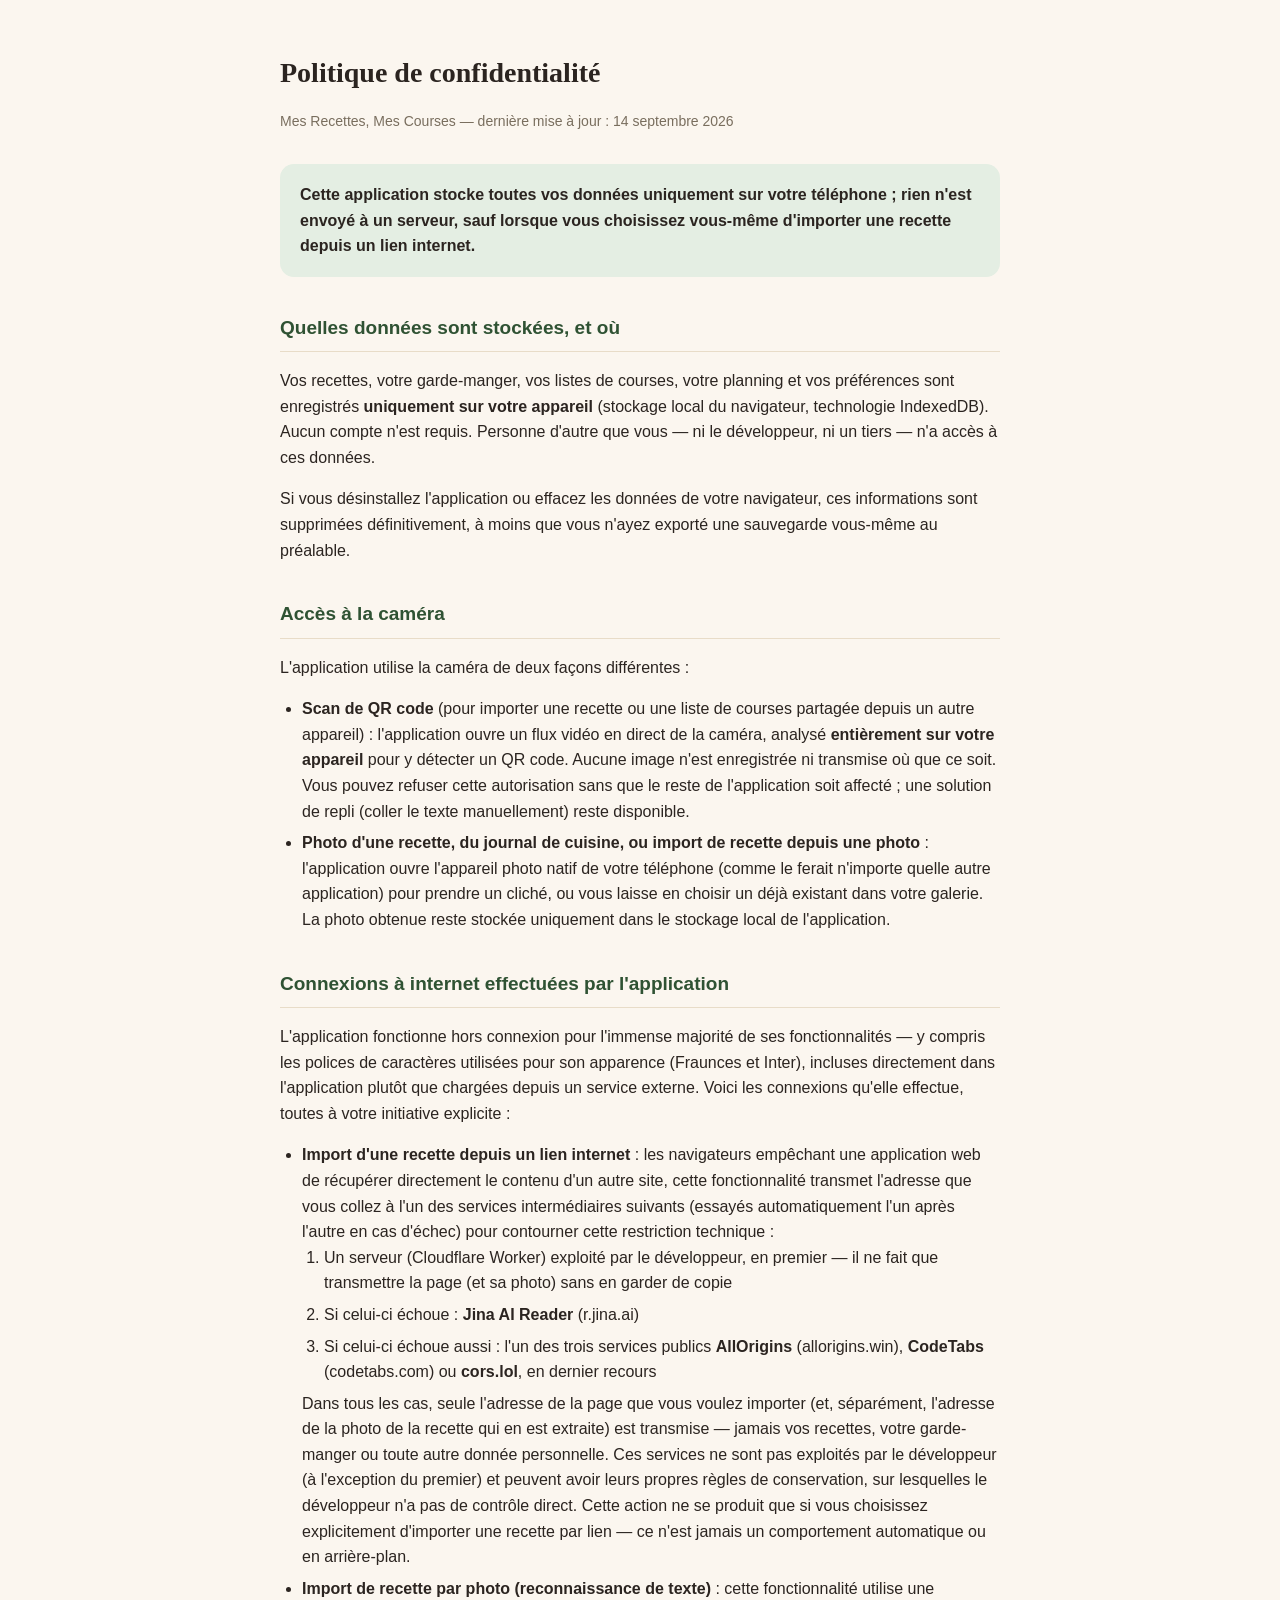
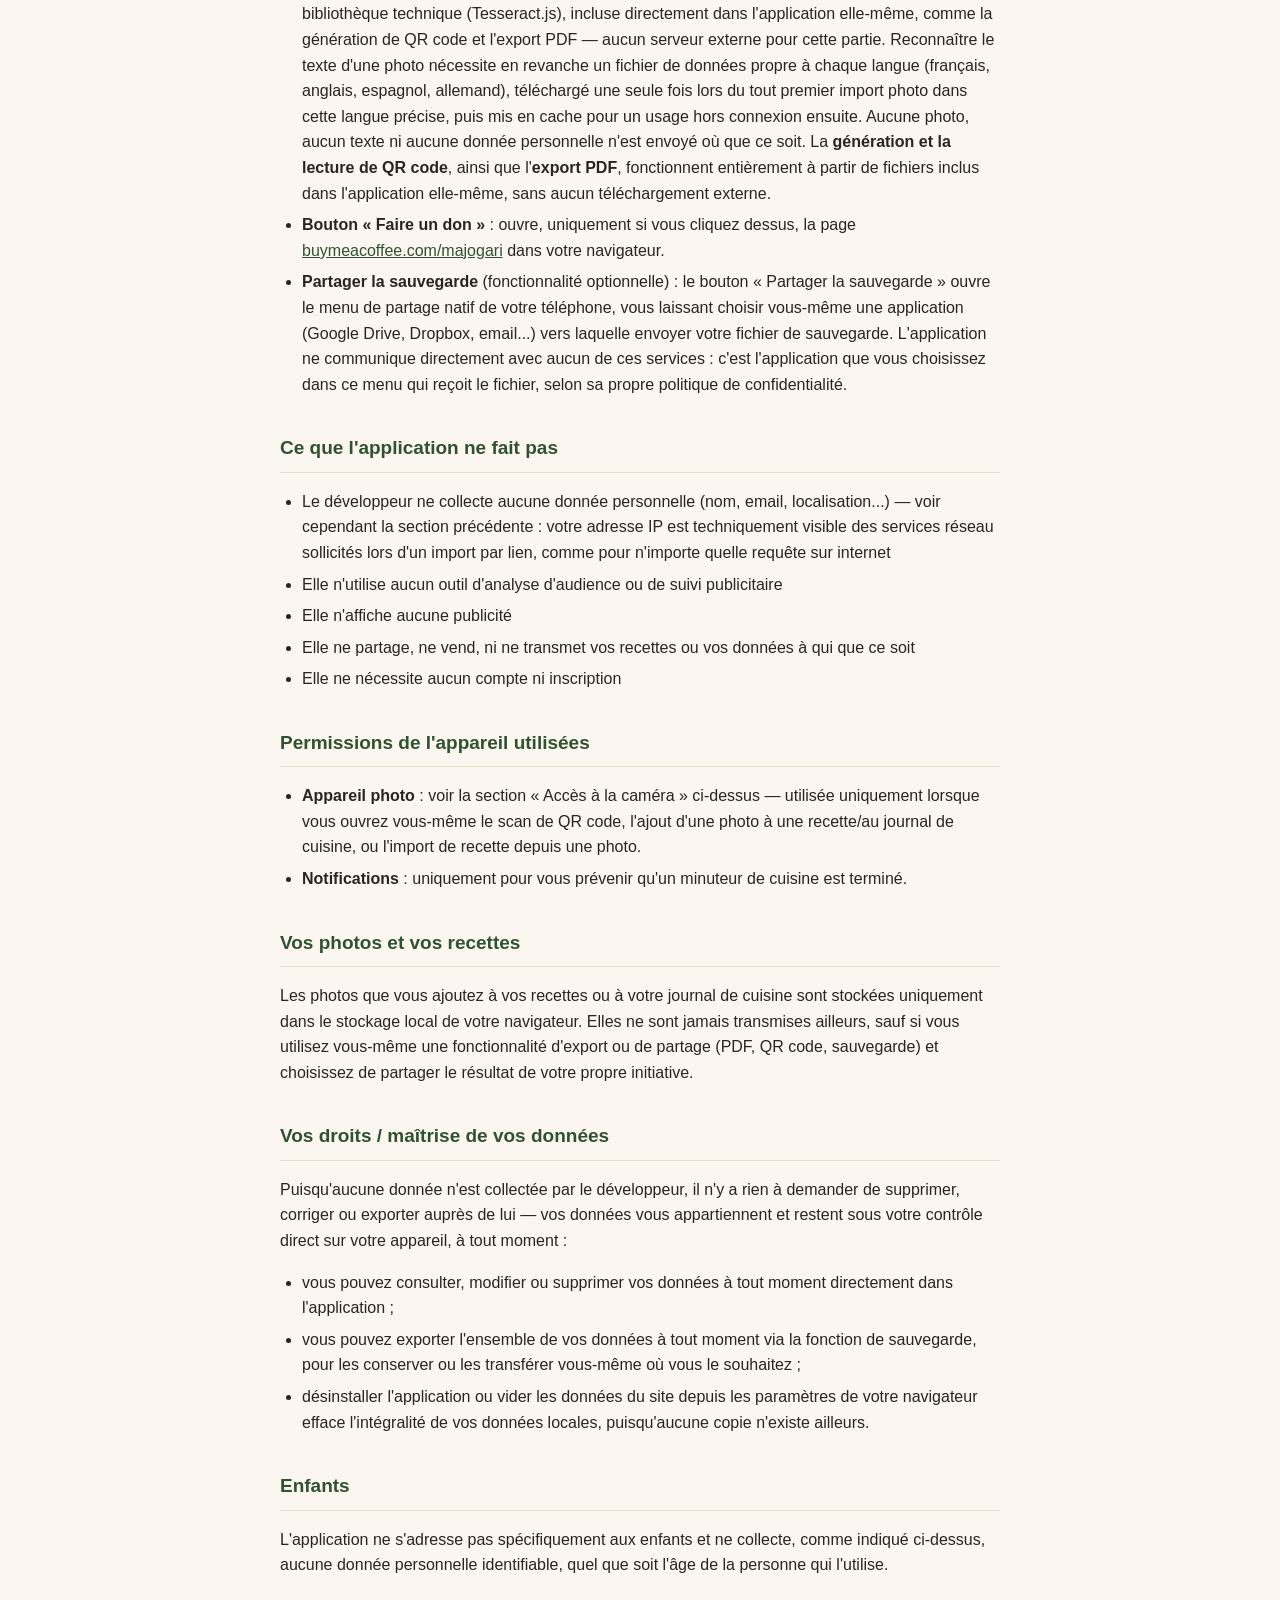
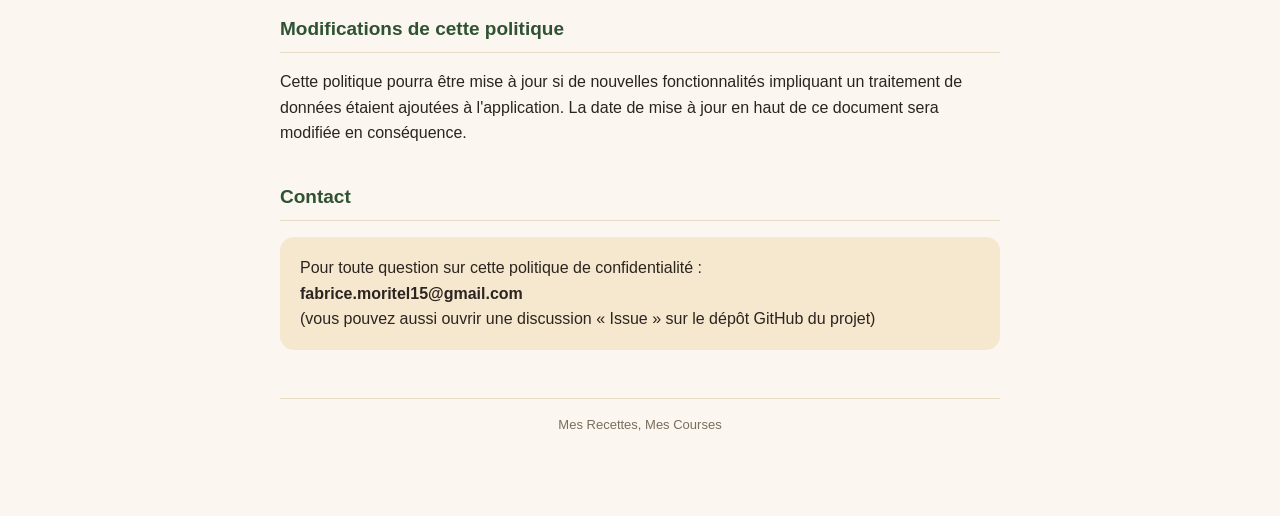
==== confidentialite.html @ a3885949 "v214 — auto-hébergement des polices Fraunces/Inter Supprime la dernière dépendance réseau externe de" ====
<!DOCTYPE html>
<html lang="fr">
<head>
<meta charset="UTF-8">
<meta name="viewport" content="width=device-width, initial-scale=1.0">
<title>Politique de confidentialité — Mes Recettes, Mes Courses</title>
<style>
  body {
    background: #FBF6EF;
    color: #2B2420;
    font-family: -apple-system, BlinkMacSystemFont, "Segoe UI", Inter, Arial, sans-serif;
    max-width: 720px;
    margin: 0 auto;
    padding: 32px 20px 80px;
    line-height: 1.6;
  }
  h1 {
    font-family: Georgia, "Times New Roman", serif;
    color: #2B2420;
    font-size: 28px;
    margin-bottom: 4px;
  }
  .updated {
    color: #796E5E;
    font-size: 14px;
    margin-bottom: 32px;
  }
  h2 {
    color: #2F5233;
    font-size: 19px;
    margin-top: 36px;
    border-bottom: 1px solid #E8DCC8;
    padding-bottom: 8px;
  }
  .summary {
    background: #E4EEE3;
    border-radius: 14px;
    padding: 18px 20px;
    font-weight: 600;
    margin-bottom: 8px;
  }
  ul, ol { padding-left: 22px; }
  li { margin-bottom: 6px; }
  a { color: #2F5233; }
  .contact-box {
    background: #F6E8CE;
    border-radius: 14px;
    padding: 18px 20px;
    margin-top: 8px;
  }
  footer {
    margin-top: 48px;
    padding-top: 16px;
    border-top: 1px solid #E8DCC8;
    color: #796E5E;
    font-size: 13px;
    text-align: center;
  }
</style>
</head>
<body>

<h1>Politique de confidentialité</h1>
<p class="updated">Mes Recettes, Mes Courses — dernière mise à jour : 14 septembre 2026</p>

<p class="summary">
  Cette application stocke toutes vos données uniquement sur votre téléphone ;
  rien n'est envoyé à un serveur, sauf lorsque vous choisissez vous-même
  d'importer une recette depuis un lien internet.
</p>

<h2>Quelles données sont stockées, et où</h2>
<p>
  Vos recettes, votre garde-manger, vos listes de courses, votre planning et
  vos préférences sont enregistrés <strong>uniquement sur votre appareil</strong>
  (stockage local du navigateur, technologie IndexedDB). Aucun compte n'est requis.
  Personne d'autre que vous — ni le développeur, ni un tiers — n'a accès à ces données.
</p>
<p>
  Si vous désinstallez l'application ou effacez les données de votre
  navigateur, ces informations sont supprimées définitivement, à moins que
  vous n'ayez exporté une sauvegarde vous-même au préalable.
</p>

<h2>Accès à la caméra</h2>
<p>L'application utilise la caméra de deux façons différentes :</p>
<ul>
  <li><strong>Scan de QR code</strong> (pour importer une recette ou une liste de courses partagée depuis un autre appareil) : l'application ouvre un flux vidéo en direct de la caméra, analysé <strong>entièrement sur votre appareil</strong> pour y détecter un QR code. Aucune image n'est enregistrée ni transmise où que ce soit. Vous pouvez refuser cette autorisation sans que le reste de l'application soit affecté ; une solution de repli (coller le texte manuellement) reste disponible.</li>
  <li><strong>Photo d'une recette, du journal de cuisine, ou import de recette depuis une photo</strong> : l'application ouvre l'appareil photo natif de votre téléphone (comme le ferait n'importe quelle autre application) pour prendre un cliché, ou vous laisse en choisir un déjà existant dans votre galerie. La photo obtenue reste stockée uniquement dans le stockage local de l'application.</li>
</ul>

<h2>Connexions à internet effectuées par l'application</h2>
<p>
  L'application fonctionne hors connexion pour l'immense majorité de ses
  fonctionnalités — y compris les polices de caractères utilisées pour son
  apparence (Fraunces et Inter), incluses directement dans l'application
  plutôt que chargées depuis un service externe. Voici les connexions
  qu'elle effectue, toutes à votre initiative explicite :
</p>
<ul>
  <li>
    <strong>Import d'une recette depuis un lien internet</strong> : les
    navigateurs empêchant une application web de récupérer directement le
    contenu d'un autre site, cette fonctionnalité transmet l'adresse que vous
    collez à l'un des services intermédiaires suivants (essayés automatiquement
    l'un après l'autre en cas d'échec) pour contourner cette restriction technique :
    <ol>
      <li>Un serveur (Cloudflare Worker) exploité par le développeur, en premier — il ne fait que transmettre la page (et sa photo) sans en garder de copie</li>
      <li>Si celui-ci échoue : <strong>Jina AI Reader</strong> (r.jina.ai)</li>
      <li>Si celui-ci échoue aussi : l'un des trois services publics <strong>AllOrigins</strong> (allorigins.win), <strong>CodeTabs</strong> (codetabs.com) ou <strong>cors.lol</strong>, en dernier recours</li>
    </ol>
    Dans tous les cas, seule l'adresse de la page que vous voulez importer (et,
    séparément, l'adresse de la photo de la recette qui en est extraite) est
    transmise — jamais vos recettes, votre garde-manger ou toute autre donnée
    personnelle. Ces services ne sont pas exploités par le développeur (à
    l'exception du premier) et peuvent avoir leurs propres règles de
    conservation, sur lesquelles le développeur n'a pas de contrôle direct.
    Cette action ne se produit que si vous choisissez explicitement d'importer
    une recette par lien — ce n'est jamais un comportement automatique ou en
    arrière-plan.
  </li>
  <li>
    <strong>Import de recette par photo (reconnaissance de texte)</strong> :
    cette fonctionnalité utilise une bibliothèque technique (Tesseract.js),
    incluse directement dans l'application elle-même, comme la génération de
    QR code et l'export PDF — aucun serveur externe pour cette partie.
    Reconnaître le texte d'une photo nécessite en revanche un fichier de
    données propre à chaque langue (français, anglais, espagnol, allemand),
    téléchargé une seule fois lors du tout premier import photo dans cette
    langue précise, puis mis en cache pour un usage hors connexion ensuite.
    Aucune photo, aucun texte ni aucune donnée personnelle n'est envoyé où que
    ce soit. La <strong>génération et la lecture de QR code</strong>, ainsi que
    l'<strong>export PDF</strong>, fonctionnent entièrement à partir de fichiers
    inclus dans l'application elle-même, sans aucun téléchargement externe.
  </li>
  <li><strong>Bouton « Faire un don »</strong> : ouvre, uniquement si vous cliquez dessus, la page <a href="https://buymeacoffee.com/majogari" target="_blank" rel="noopener">buymeacoffee.com/majogari</a> dans votre navigateur.</li>
  <li><strong>Partager la sauvegarde</strong> (fonctionnalité optionnelle) : le bouton « Partager la sauvegarde » ouvre le menu de partage natif de votre téléphone, vous laissant choisir vous-même une application (Google Drive, Dropbox, email...) vers laquelle envoyer votre fichier de sauvegarde. L'application ne communique directement avec aucun de ces services : c'est l'application que vous choisissez dans ce menu qui reçoit le fichier, selon sa propre politique de confidentialité.</li>
</ul>

<h2>Ce que l'application ne fait pas</h2>
<ul>
  <li>Le développeur ne collecte aucune donnée personnelle (nom, email, localisation...) — voir cependant la section précédente : votre adresse IP est techniquement visible des services réseau sollicités lors d'un import par lien, comme pour n'importe quelle requête sur internet</li>
  <li>Elle n'utilise aucun outil d'analyse d'audience ou de suivi publicitaire</li>
  <li>Elle n'affiche aucune publicité</li>
  <li>Elle ne partage, ne vend, ni ne transmet vos recettes ou vos données à qui que ce soit</li>
  <li>Elle ne nécessite aucun compte ni inscription</li>
</ul>

<h2>Permissions de l'appareil utilisées</h2>
<ul>
  <li><strong>Appareil photo</strong> : voir la section « Accès à la caméra » ci-dessus — utilisée uniquement lorsque vous ouvrez vous-même le scan de QR code, l'ajout d'une photo à une recette/au journal de cuisine, ou l'import de recette depuis une photo.</li>
  <li><strong>Notifications</strong> : uniquement pour vous prévenir qu'un minuteur de cuisine est terminé.</li>
</ul>

<h2>Vos photos et vos recettes</h2>
<p>
  Les photos que vous ajoutez à vos recettes ou à votre journal de cuisine
  sont stockées uniquement dans le stockage local de votre navigateur. Elles
  ne sont jamais transmises ailleurs, sauf si vous utilisez vous-même une
  fonctionnalité d'export ou de partage (PDF, QR code, sauvegarde) et
  choisissez de partager le résultat de votre propre initiative.
</p>

<h2>Vos droits / maîtrise de vos données</h2>
<p>
  Puisqu'aucune donnée n'est collectée par le développeur, il n'y a rien à
  demander de supprimer, corriger ou exporter auprès de lui — vos données
  vous appartiennent et restent sous votre contrôle direct sur votre
  appareil, à tout moment :
</p>
<ul>
  <li>vous pouvez consulter, modifier ou supprimer vos données à tout moment directement dans l'application ;</li>
  <li>vous pouvez exporter l'ensemble de vos données à tout moment via la fonction de sauvegarde, pour les conserver ou les transférer vous-même où vous le souhaitez ;</li>
  <li>désinstaller l'application ou vider les données du site depuis les paramètres de votre navigateur efface l'intégralité de vos données locales, puisqu'aucune copie n'existe ailleurs.</li>
</ul>

<h2>Enfants</h2>
<p>
  L'application ne s'adresse pas spécifiquement aux enfants et ne collecte,
  comme indiqué ci-dessus, aucune donnée personnelle identifiable, quel que
  soit l'âge de la personne qui l'utilise.
</p>

<h2>Modifications de cette politique</h2>
<p>
  Cette politique pourra être mise à jour si de nouvelles fonctionnalités
  impliquant un traitement de données étaient ajoutées à l'application. La
  date de mise à jour en haut de ce document sera modifiée en conséquence.
</p>

<h2>Contact</h2>
<div class="contact-box">
  Pour toute question sur cette politique de confidentialité :<br>
  <strong>fabrice.moritel15@gmail.com</strong><br>
  (vous pouvez aussi ouvrir une discussion « Issue » sur le dépôt GitHub du projet)
</div>

<footer>
  Mes Recettes, Mes Courses
</footer>

</body>
</html>
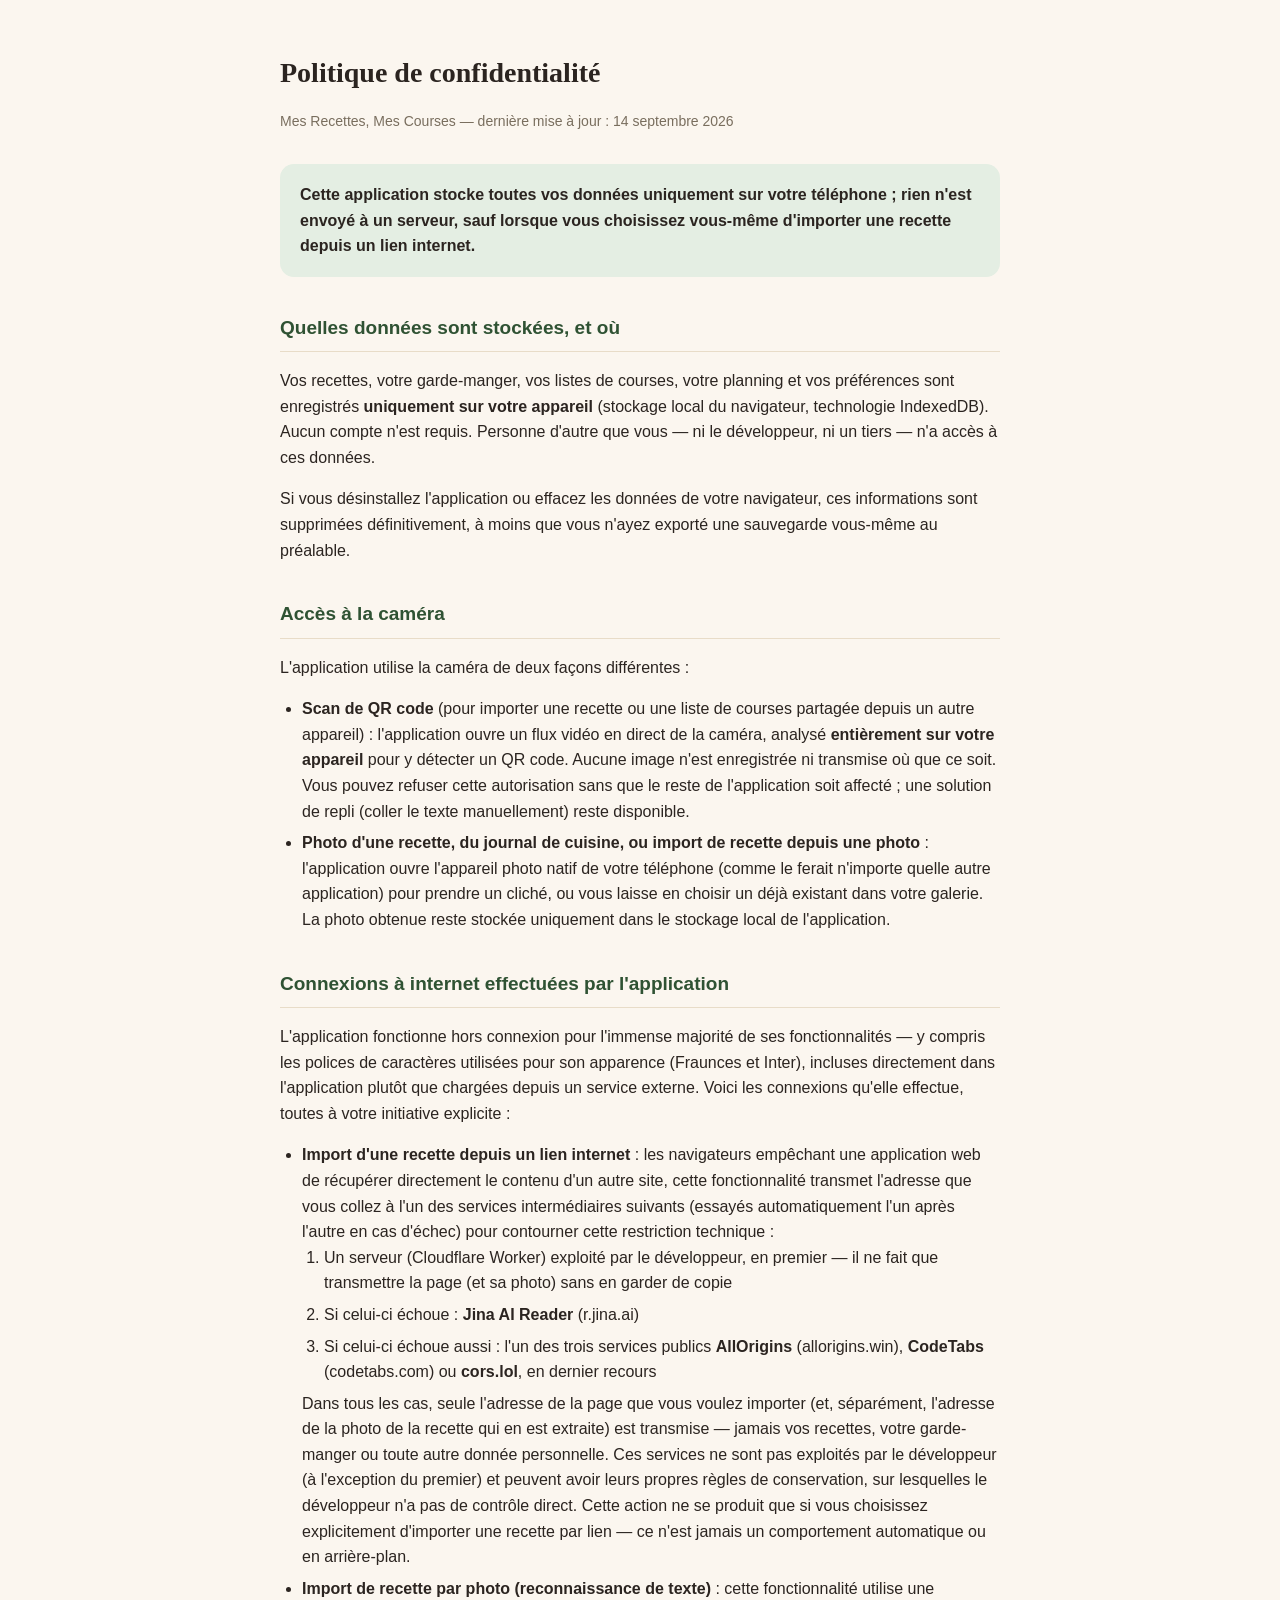
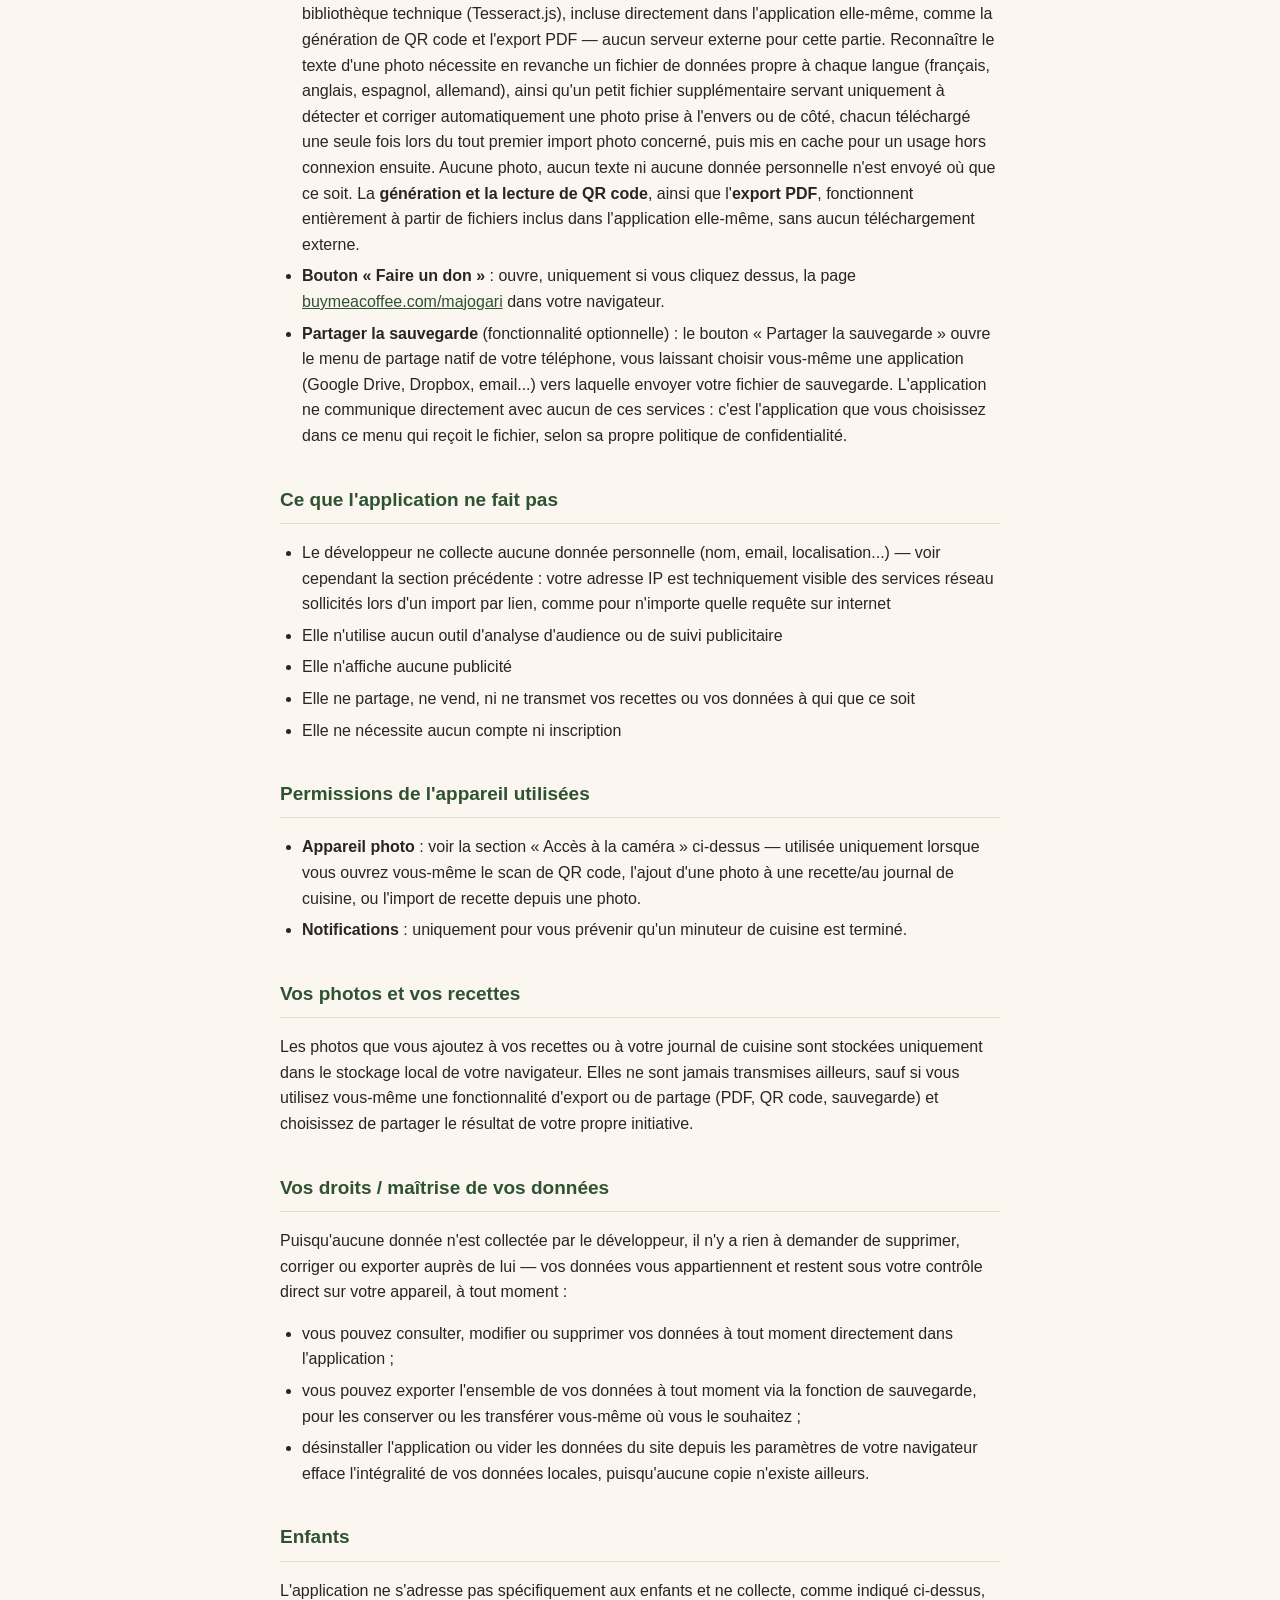
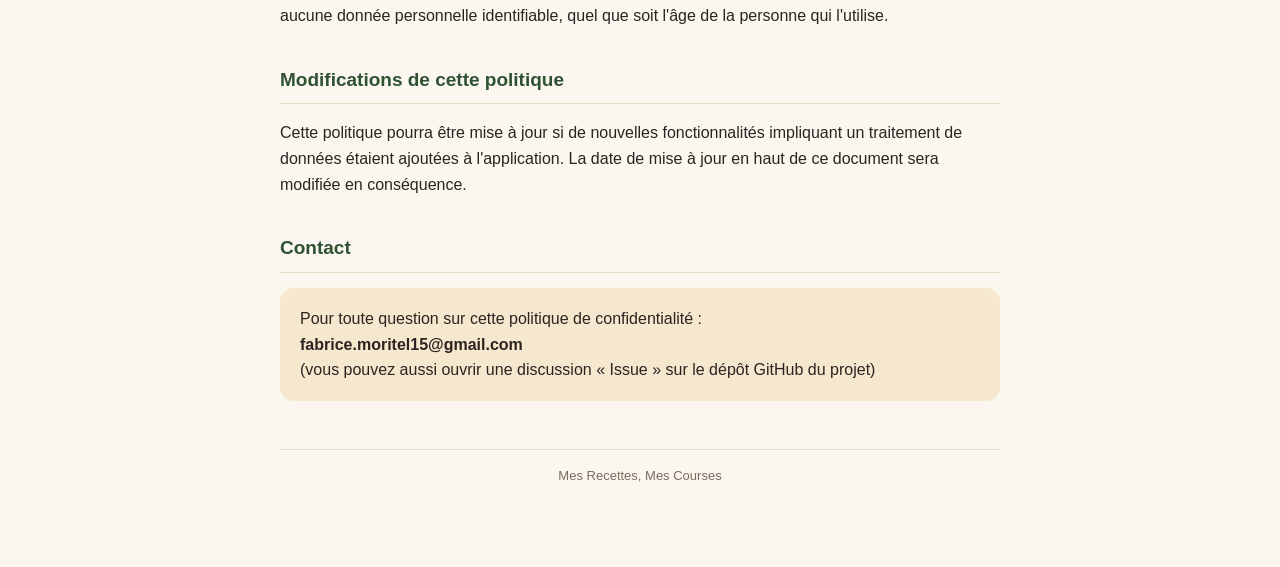
==== commit 1514034c: "v216 — correction automatique d'orientation pour l'import par photo Une photo prise à l'envers ou de" ====
--- a/confidentialite.html
+++ b/confidentialite.html
@@ -126,8 +126,10 @@
     QR code et l'export PDF — aucun serveur externe pour cette partie.
     Reconnaître le texte d'une photo nécessite en revanche un fichier de
     données propre à chaque langue (français, anglais, espagnol, allemand),
-    téléchargé une seule fois lors du tout premier import photo dans cette
-    langue précise, puis mis en cache pour un usage hors connexion ensuite.
+    ainsi qu'un petit fichier supplémentaire servant uniquement à détecter et
+    corriger automatiquement une photo prise à l'envers ou de côté, chacun
+    téléchargé une seule fois lors du tout premier import photo concerné,
+    puis mis en cache pour un usage hors connexion ensuite.
     Aucune photo, aucun texte ni aucune donnée personnelle n'est envoyé où que
     ce soit. La <strong>génération et la lecture de QR code</strong>, ainsi que
     l'<strong>export PDF</strong>, fonctionnent entièrement à partir de fichiers
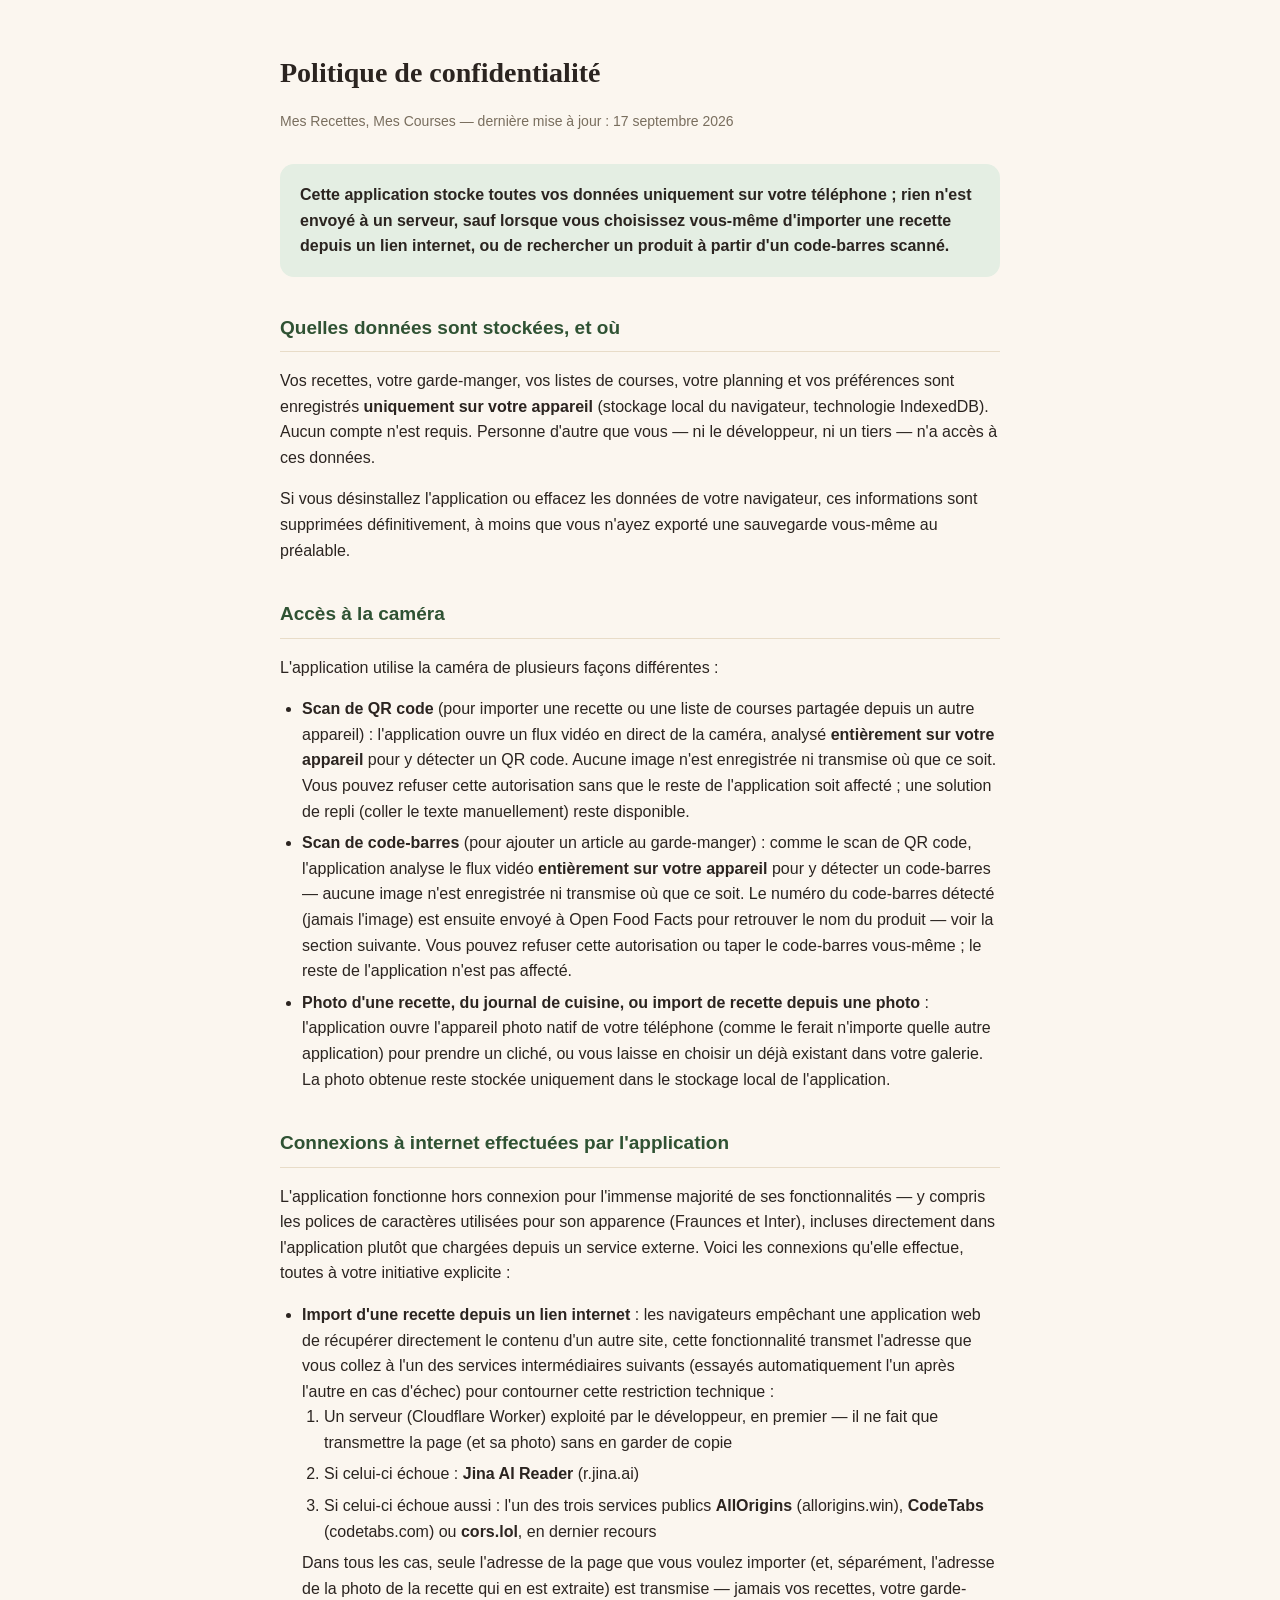
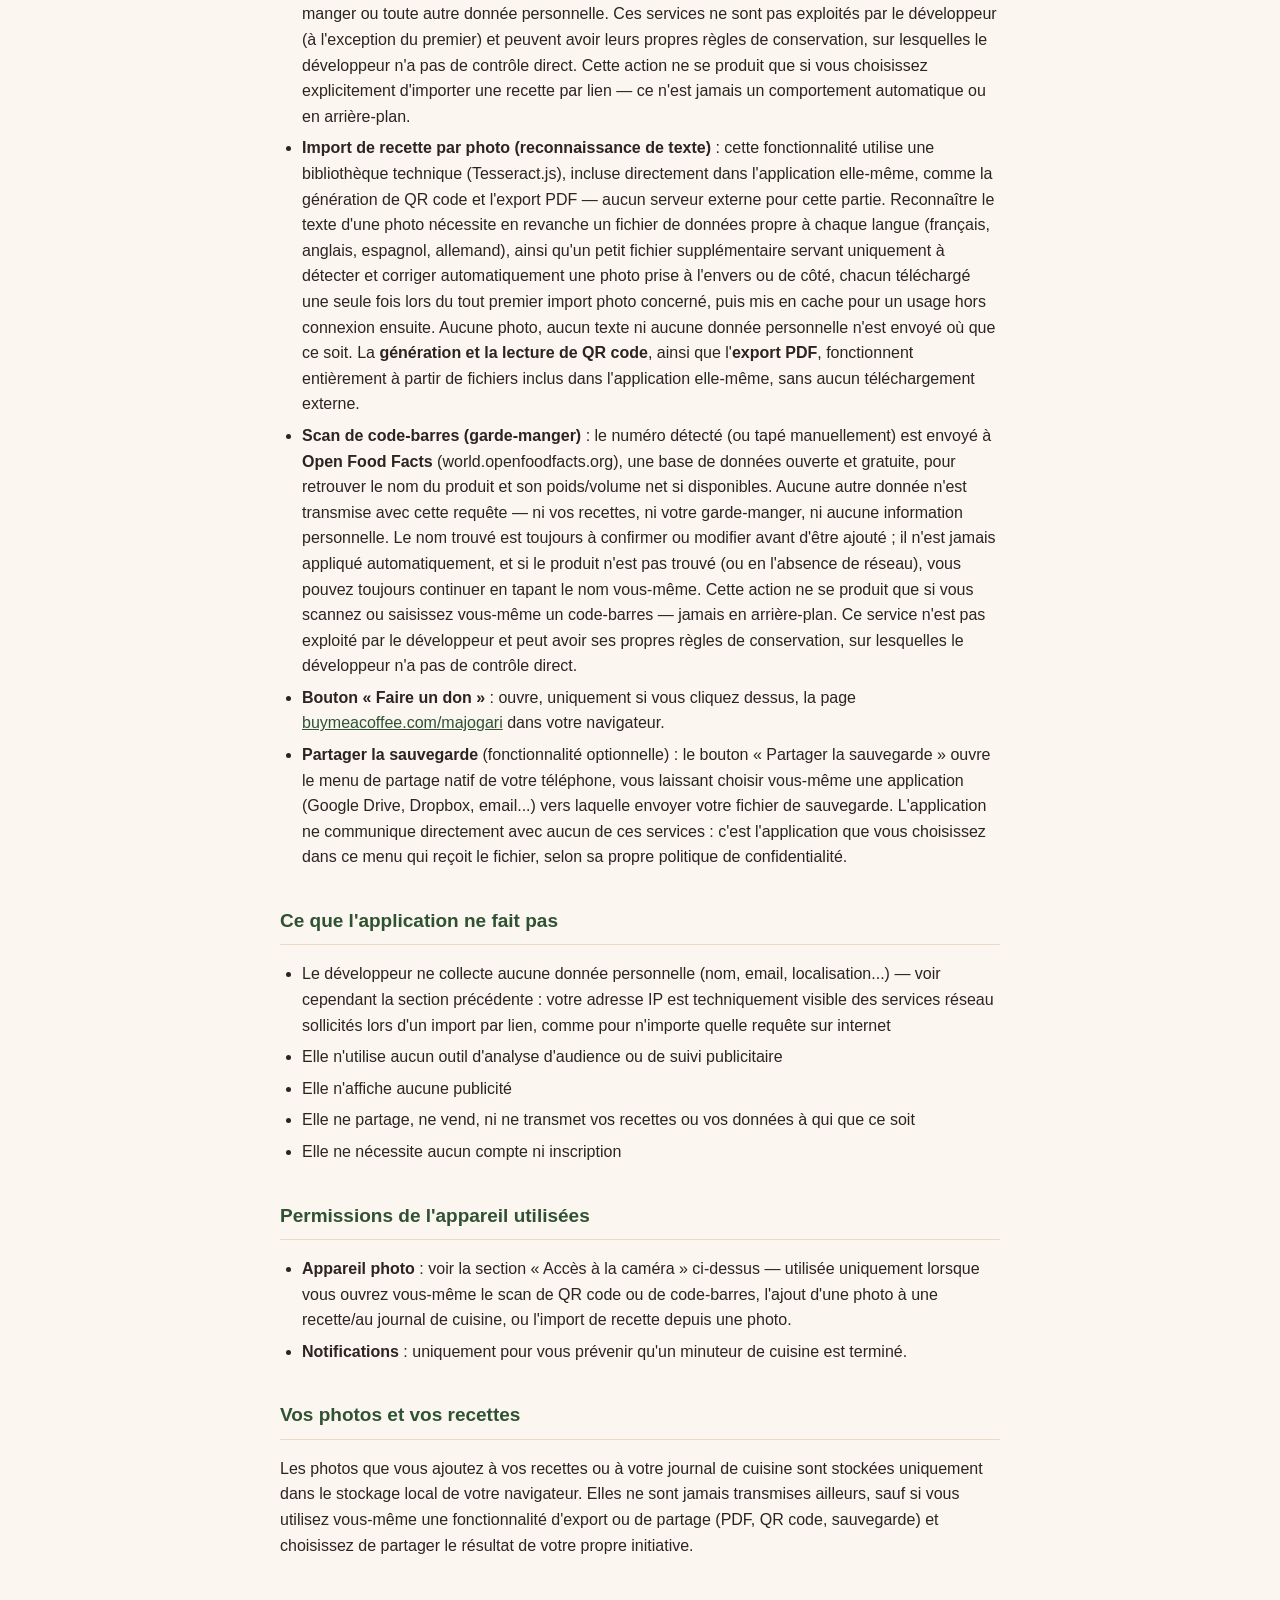
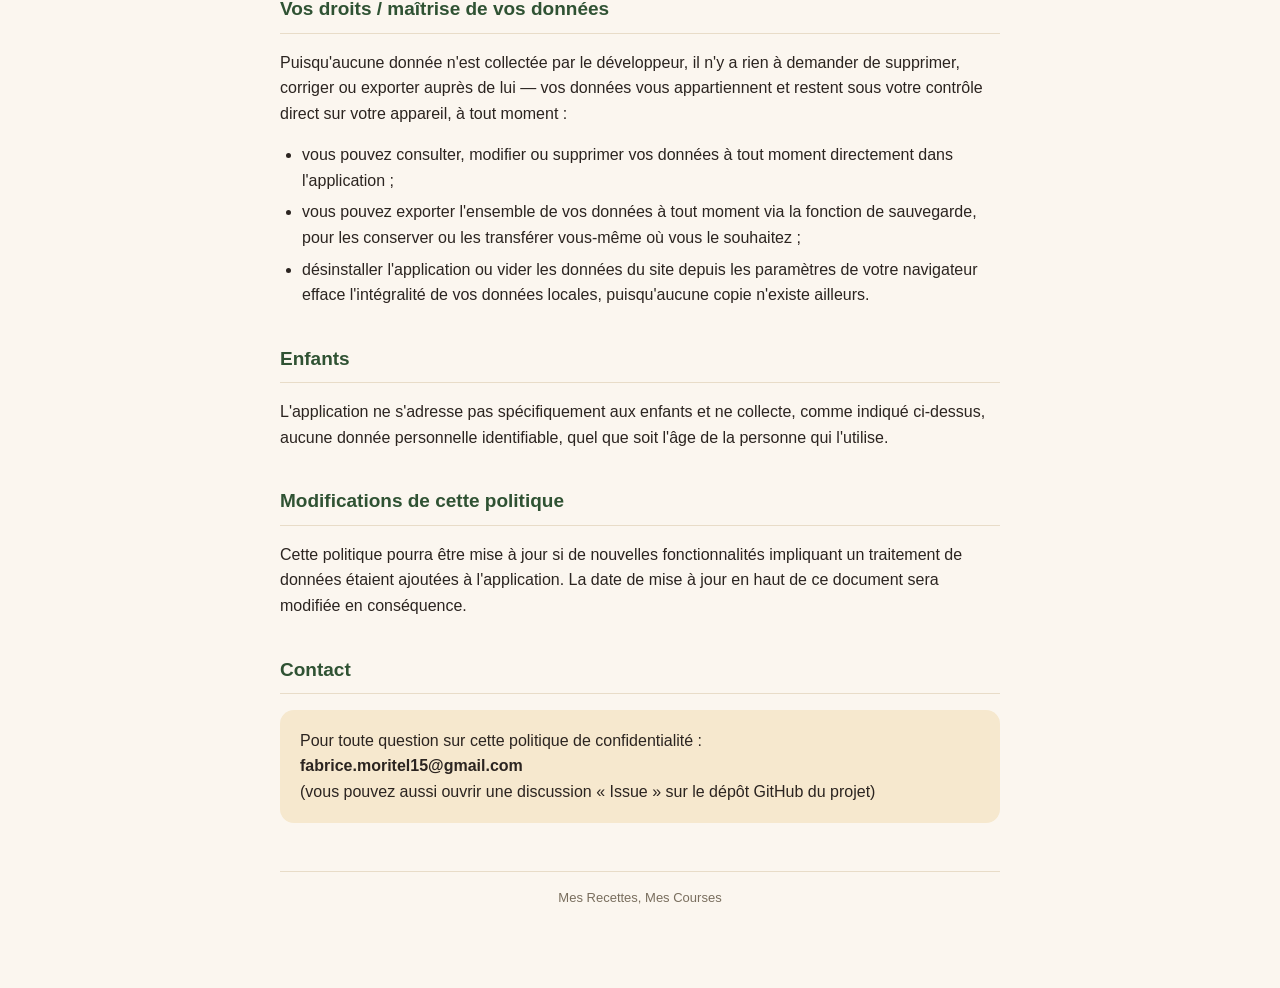
==== commit e917127b: "Ajout : ajout au garde-manger par scan de code-barres (v238) Étape 3 de la demande utilisateur, aprè" ====
--- a/confidentialite.html
+++ b/confidentialite.html
@@ -61,12 +61,13 @@
 <body>
 
 <h1>Politique de confidentialité</h1>
-<p class="updated">Mes Recettes, Mes Courses — dernière mise à jour : 14 septembre 2026</p>
+<p class="updated">Mes Recettes, Mes Courses — dernière mise à jour : 17 septembre 2026</p>
 
 <p class="summary">
   Cette application stocke toutes vos données uniquement sur votre téléphone ;
   rien n'est envoyé à un serveur, sauf lorsque vous choisissez vous-même
-  d'importer une recette depuis un lien internet.
+  d'importer une recette depuis un lien internet, ou de rechercher un produit
+  à partir d'un code-barres scanné.
 </p>
 
 <h2>Quelles données sont stockées, et où</h2>
@@ -83,9 +84,10 @@
 </p>
 
 <h2>Accès à la caméra</h2>
-<p>L'application utilise la caméra de deux façons différentes :</p>
+<p>L'application utilise la caméra de plusieurs façons différentes :</p>
 <ul>
   <li><strong>Scan de QR code</strong> (pour importer une recette ou une liste de courses partagée depuis un autre appareil) : l'application ouvre un flux vidéo en direct de la caméra, analysé <strong>entièrement sur votre appareil</strong> pour y détecter un QR code. Aucune image n'est enregistrée ni transmise où que ce soit. Vous pouvez refuser cette autorisation sans que le reste de l'application soit affecté ; une solution de repli (coller le texte manuellement) reste disponible.</li>
+  <li><strong>Scan de code-barres</strong> (pour ajouter un article au garde-manger) : comme le scan de QR code, l'application analyse le flux vidéo <strong>entièrement sur votre appareil</strong> pour y détecter un code-barres — aucune image n'est enregistrée ni transmise où que ce soit. Le numéro du code-barres détecté (jamais l'image) est ensuite envoyé à Open Food Facts pour retrouver le nom du produit — voir la section suivante. Vous pouvez refuser cette autorisation ou taper le code-barres vous-même ; le reste de l'application n'est pas affecté.</li>
   <li><strong>Photo d'une recette, du journal de cuisine, ou import de recette depuis une photo</strong> : l'application ouvre l'appareil photo natif de votre téléphone (comme le ferait n'importe quelle autre application) pour prendre un cliché, ou vous laisse en choisir un déjà existant dans votre galerie. La photo obtenue reste stockée uniquement dans le stockage local de l'application.</li>
 </ul>
 
@@ -135,6 +137,21 @@
     l'<strong>export PDF</strong>, fonctionnent entièrement à partir de fichiers
     inclus dans l'application elle-même, sans aucun téléchargement externe.
   </li>
+  <li>
+    <strong>Scan de code-barres (garde-manger)</strong> : le numéro détecté
+    (ou tapé manuellement) est envoyé à <strong>Open Food Facts</strong>
+    (world.openfoodfacts.org), une base de données ouverte et gratuite, pour
+    retrouver le nom du produit et son poids/volume net si disponibles.
+    Aucune autre donnée n'est transmise avec cette requête — ni vos
+    recettes, ni votre garde-manger, ni aucune information personnelle. Le
+    nom trouvé est toujours à confirmer ou modifier avant d'être ajouté ; il
+    n'est jamais appliqué automatiquement, et si le produit n'est pas trouvé
+    (ou en l'absence de réseau), vous pouvez toujours continuer en tapant le
+    nom vous-même. Cette action ne se produit que si vous scannez ou saisissez
+    vous-même un code-barres — jamais en arrière-plan. Ce service n'est pas
+    exploité par le développeur et peut avoir ses propres règles de
+    conservation, sur lesquelles le développeur n'a pas de contrôle direct.
+  </li>
   <li><strong>Bouton « Faire un don »</strong> : ouvre, uniquement si vous cliquez dessus, la page <a href="https://buymeacoffee.com/majogari" target="_blank" rel="noopener">buymeacoffee.com/majogari</a> dans votre navigateur.</li>
   <li><strong>Partager la sauvegarde</strong> (fonctionnalité optionnelle) : le bouton « Partager la sauvegarde » ouvre le menu de partage natif de votre téléphone, vous laissant choisir vous-même une application (Google Drive, Dropbox, email...) vers laquelle envoyer votre fichier de sauvegarde. L'application ne communique directement avec aucun de ces services : c'est l'application que vous choisissez dans ce menu qui reçoit le fichier, selon sa propre politique de confidentialité.</li>
 </ul>
@@ -150,7 +167,7 @@
 
 <h2>Permissions de l'appareil utilisées</h2>
 <ul>
-  <li><strong>Appareil photo</strong> : voir la section « Accès à la caméra » ci-dessus — utilisée uniquement lorsque vous ouvrez vous-même le scan de QR code, l'ajout d'une photo à une recette/au journal de cuisine, ou l'import de recette depuis une photo.</li>
+  <li><strong>Appareil photo</strong> : voir la section « Accès à la caméra » ci-dessus — utilisée uniquement lorsque vous ouvrez vous-même le scan de QR code ou de code-barres, l'ajout d'une photo à une recette/au journal de cuisine, ou l'import de recette depuis une photo.</li>
   <li><strong>Notifications</strong> : uniquement pour vous prévenir qu'un minuteur de cuisine est terminé.</li>
 </ul>
 
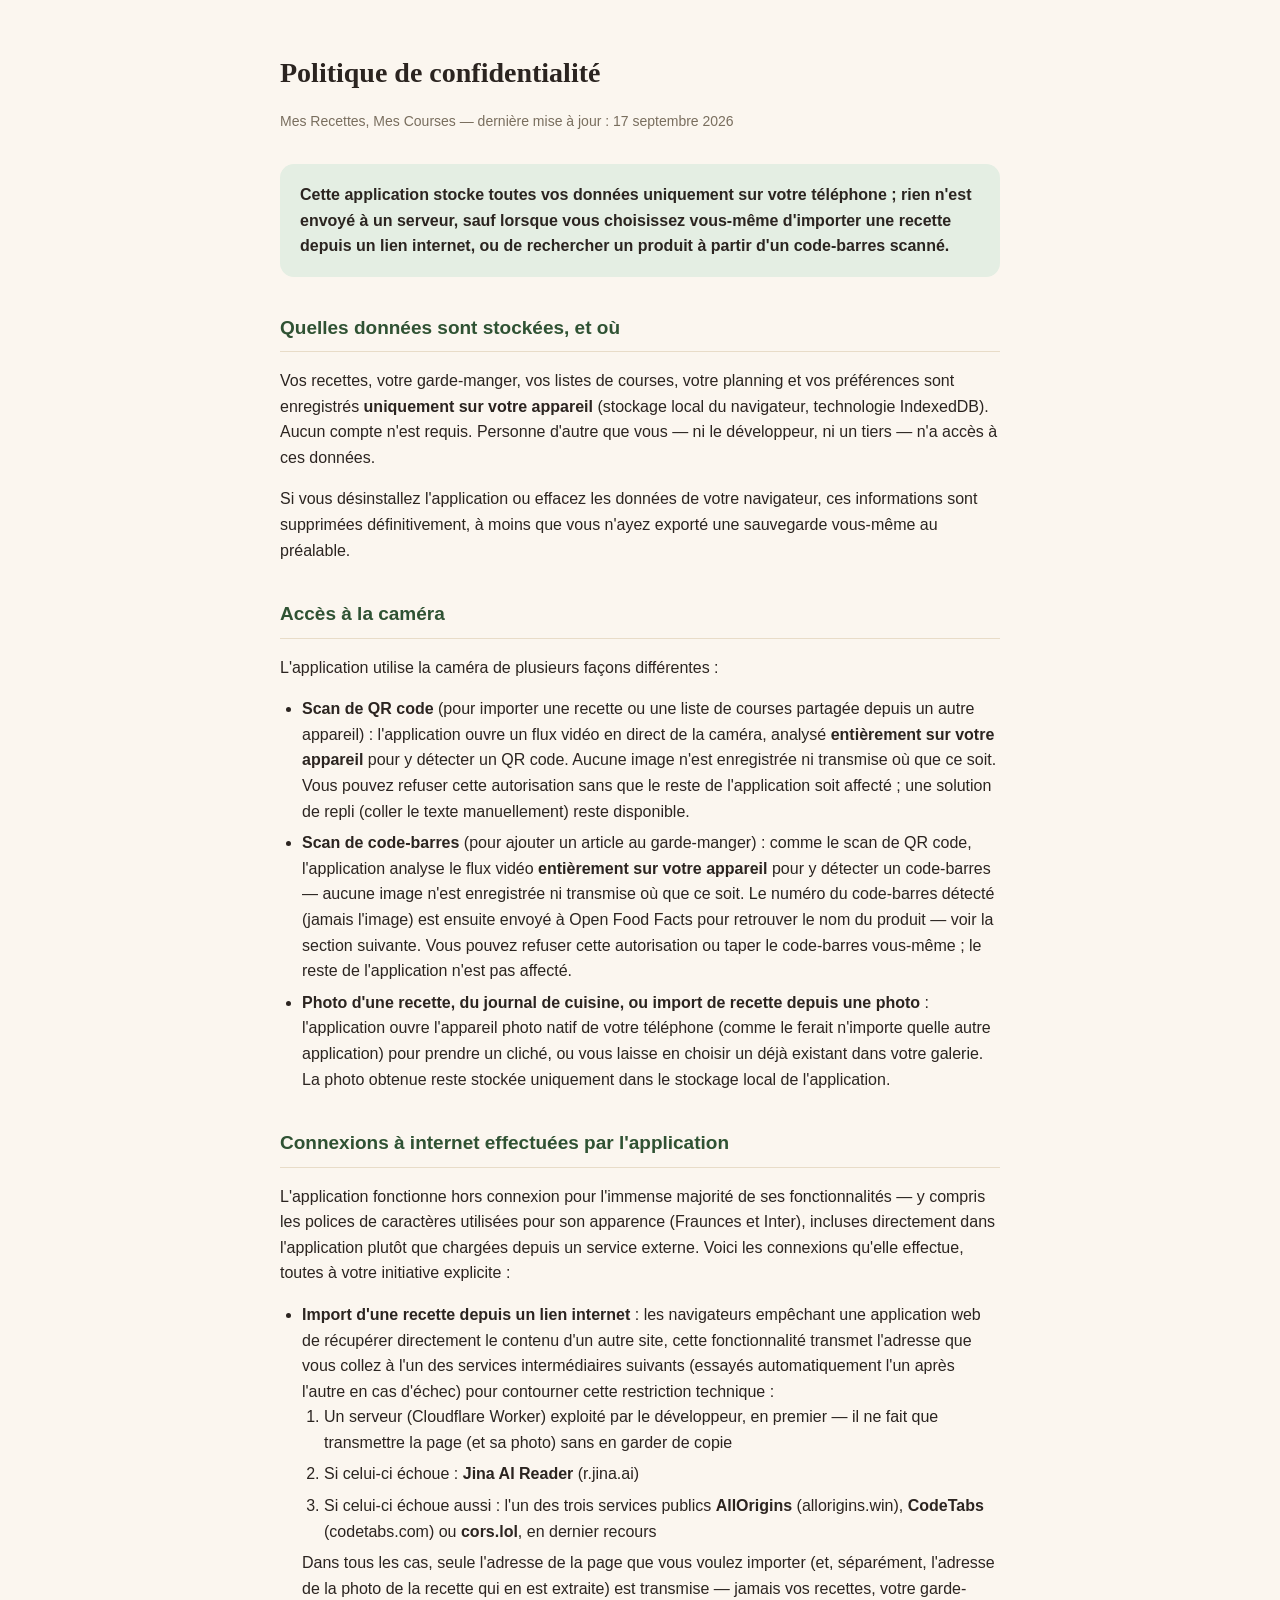
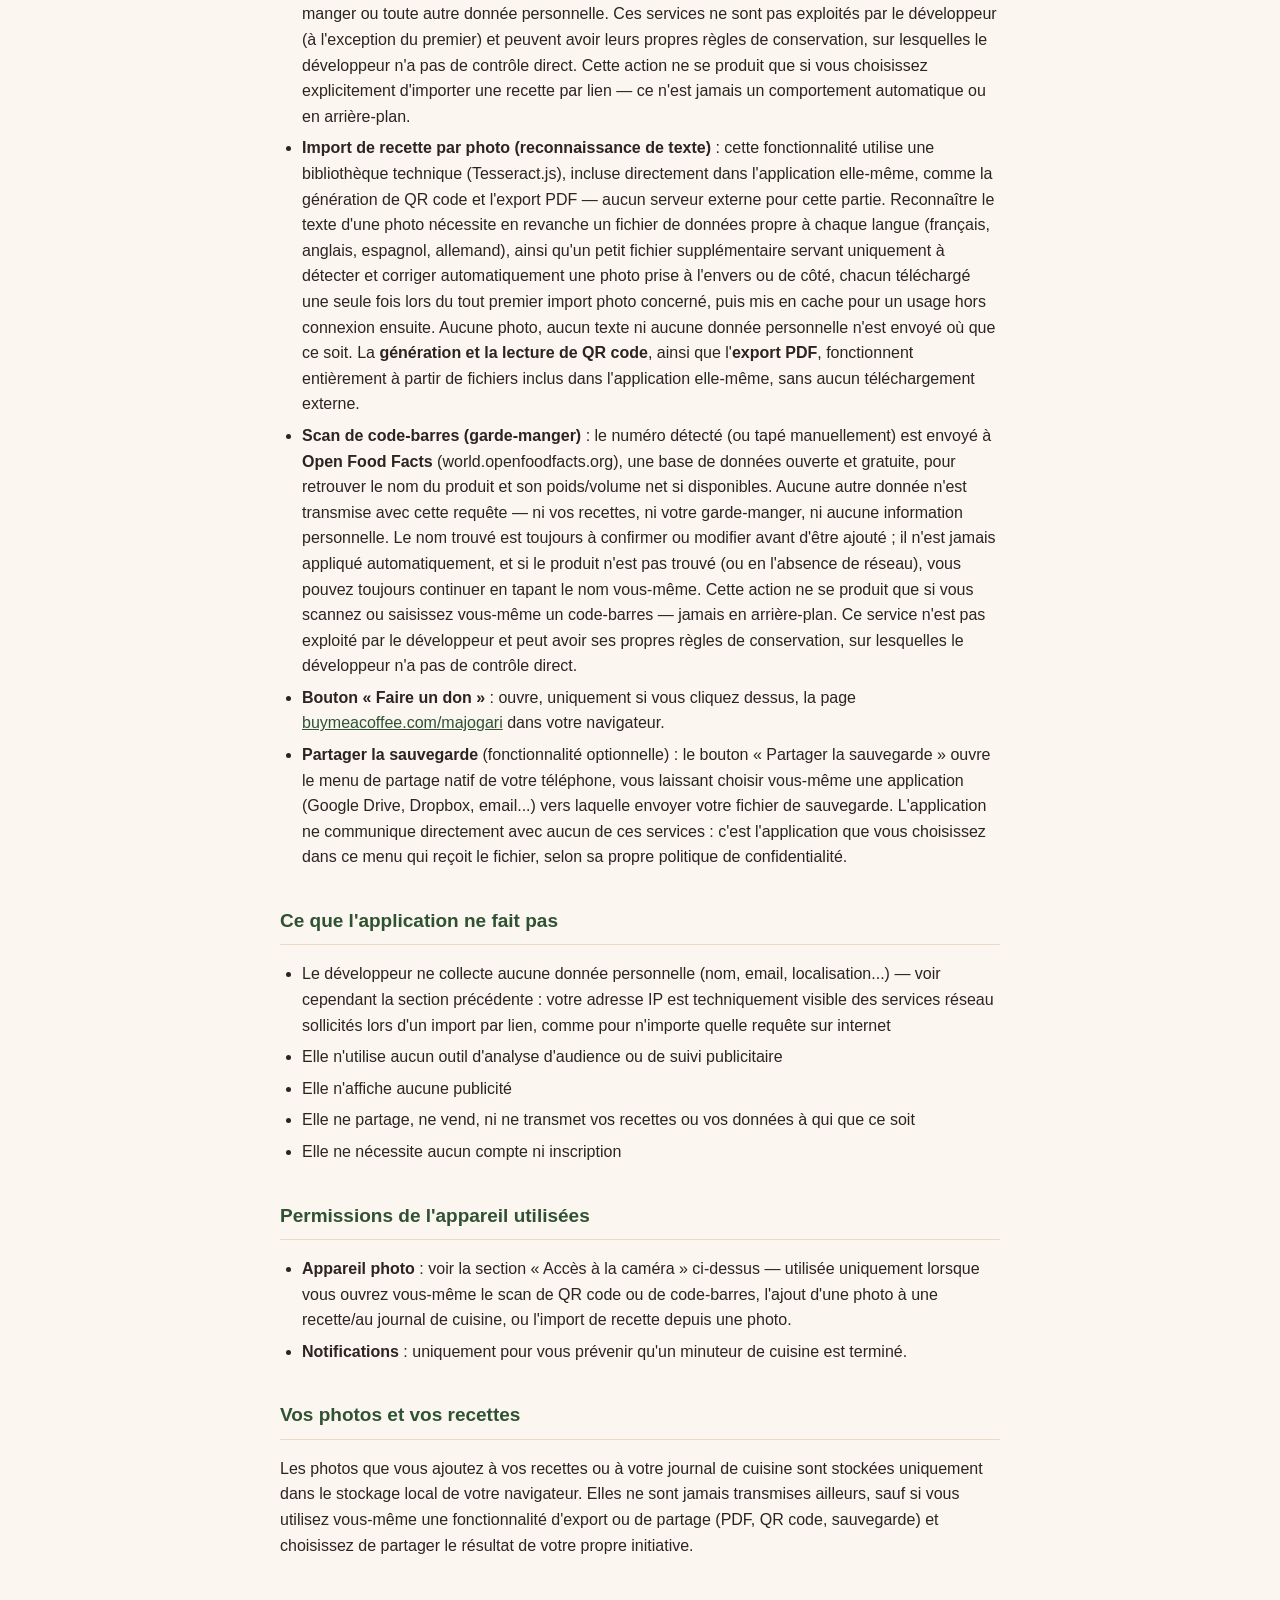
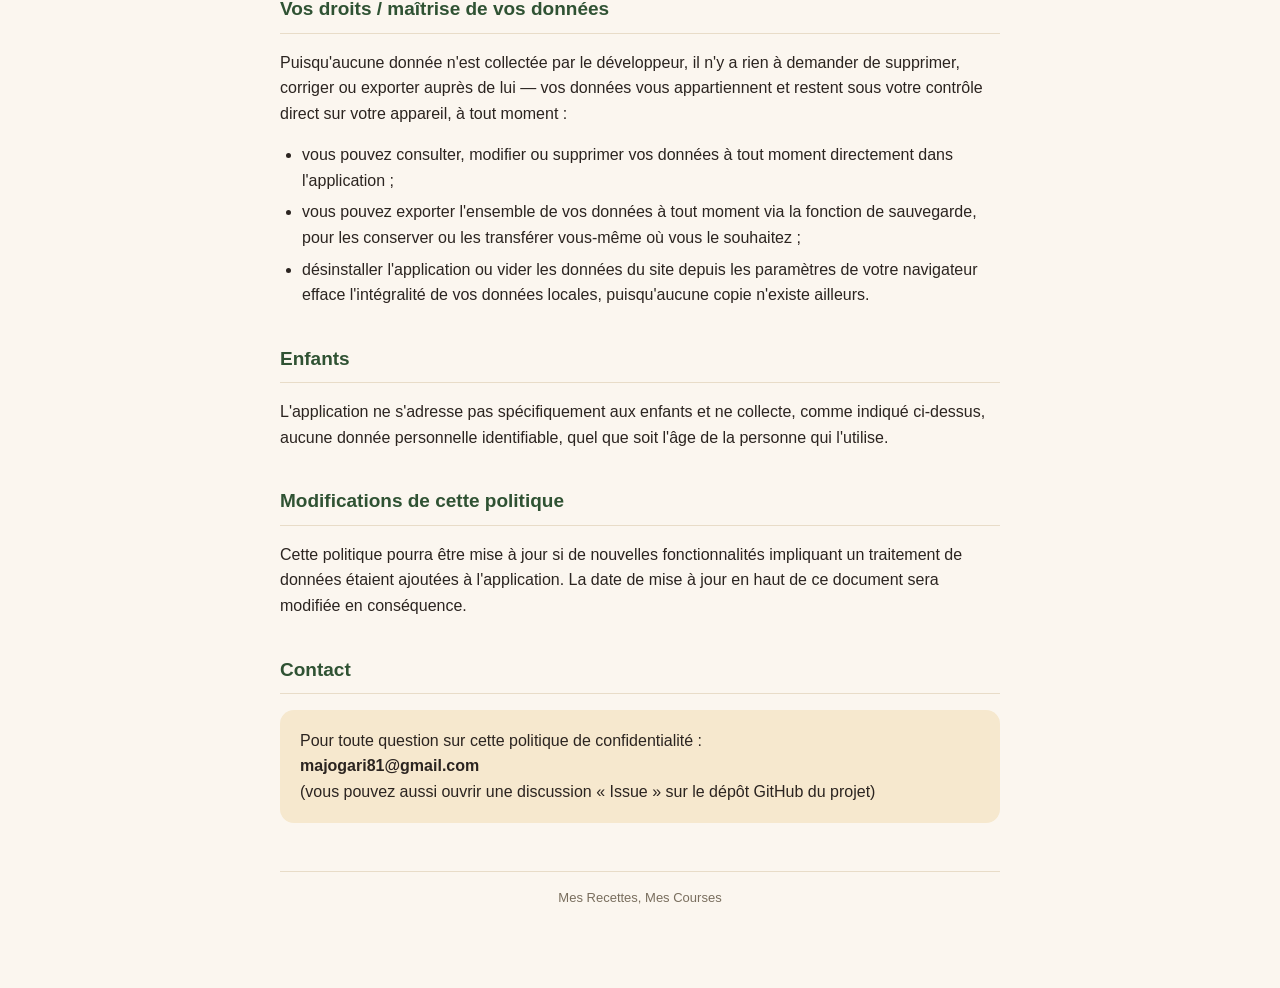
==== commit e0b317be: "Corrige l'email de contact dans la page de politique de confidentialité publiée Co-Authored-By: Clau" ====
--- a/confidentialite.html
+++ b/confidentialite.html
@@ -210,7 +210,7 @@
 <h2>Contact</h2>
 <div class="contact-box">
   Pour toute question sur cette politique de confidentialité :<br>
-  <strong>fabrice.moritel15@gmail.com</strong><br>
+  <strong>majogari81@gmail.com</strong><br>
   (vous pouvez aussi ouvrir une discussion « Issue » sur le dépôt GitHub du projet)
 </div>
 
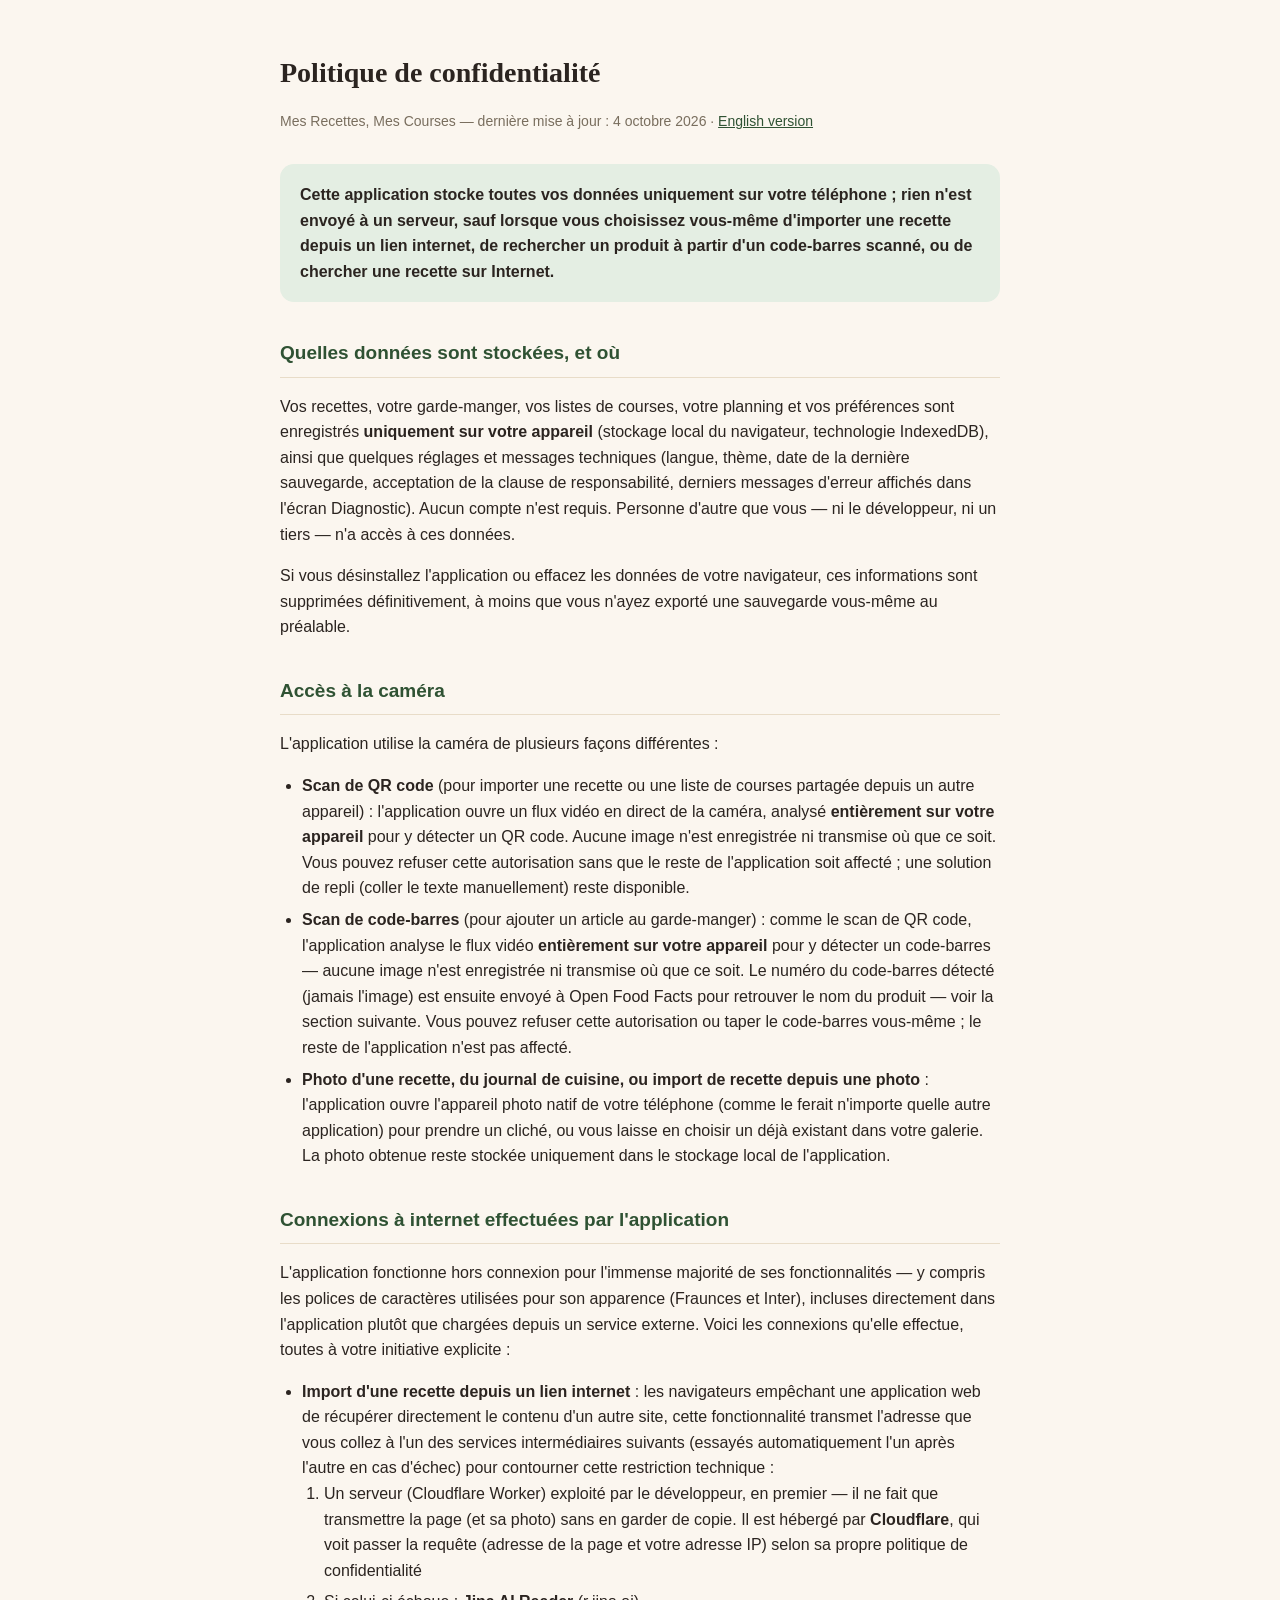
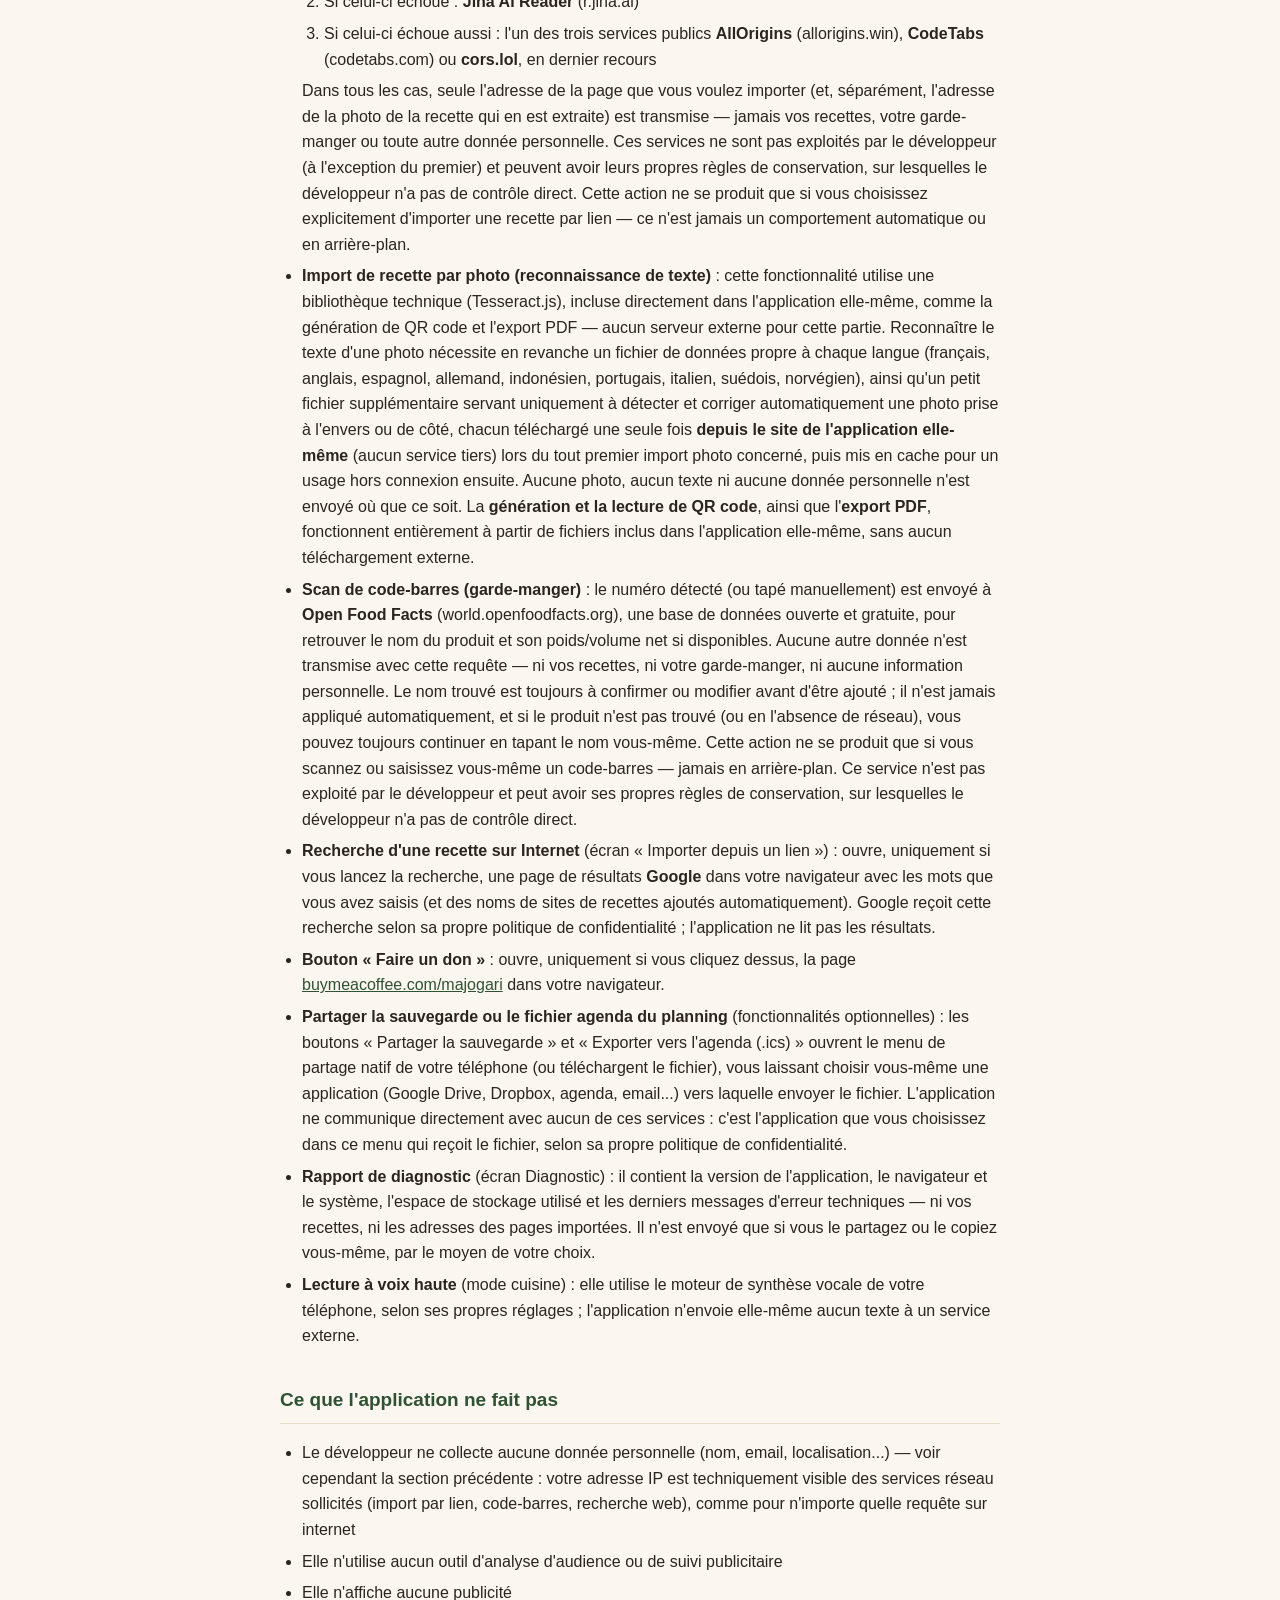
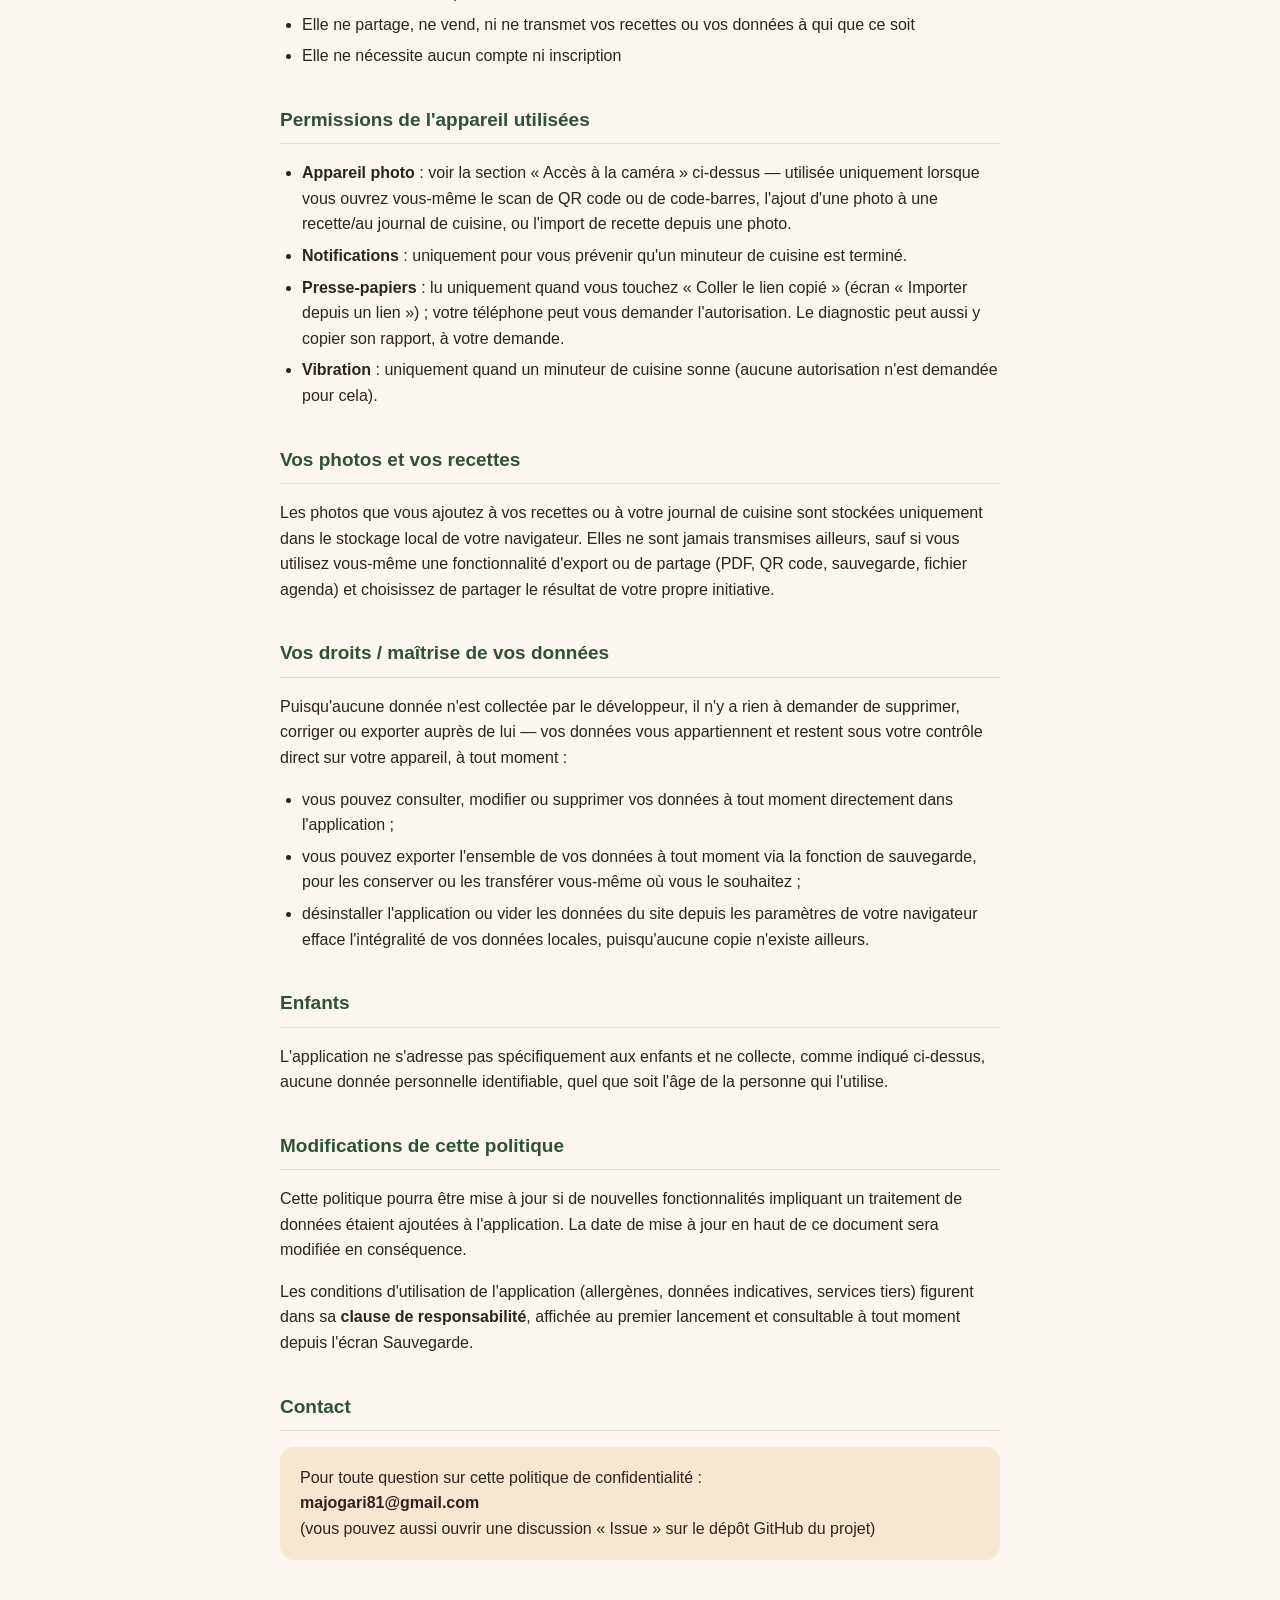
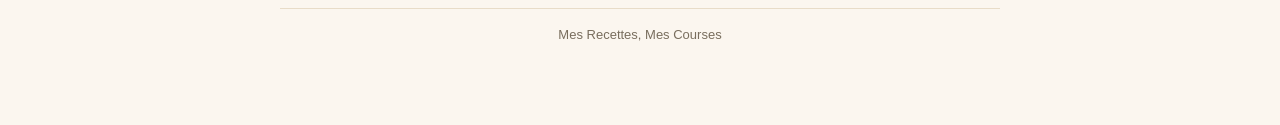
==== commit a5ffe300: "v315 : politique de confidentialité mise à jour + version anglaise Langues de la reconnaissance de t" ====
--- a/confidentialite.html
+++ b/confidentialite.html
@@ -61,20 +61,23 @@
 <body>
 
 <h1>Politique de confidentialité</h1>
-<p class="updated">Mes Recettes, Mes Courses — dernière mise à jour : 17 septembre 2026</p>
+<p class="updated">Mes Recettes, Mes Courses — dernière mise à jour : 4 octobre 2026 · <a href="privacy.html" lang="en" hreflang="en">English version</a></p>
 
 <p class="summary">
   Cette application stocke toutes vos données uniquement sur votre téléphone ;
   rien n'est envoyé à un serveur, sauf lorsque vous choisissez vous-même
-  d'importer une recette depuis un lien internet, ou de rechercher un produit
-  à partir d'un code-barres scanné.
+  d'importer une recette depuis un lien internet, de rechercher un produit
+  à partir d'un code-barres scanné, ou de chercher une recette sur Internet.
 </p>
 
 <h2>Quelles données sont stockées, et où</h2>
 <p>
   Vos recettes, votre garde-manger, vos listes de courses, votre planning et
   vos préférences sont enregistrés <strong>uniquement sur votre appareil</strong>
-  (stockage local du navigateur, technologie IndexedDB). Aucun compte n'est requis.
+  (stockage local du navigateur, technologie IndexedDB), ainsi que quelques
+  réglages et messages techniques (langue, thème, date de la dernière
+  sauvegarde, acceptation de la clause de responsabilité, derniers messages
+  d'erreur affichés dans l'écran Diagnostic). Aucun compte n'est requis.
   Personne d'autre que vous — ni le développeur, ni un tiers — n'a accès à ces données.
 </p>
 <p>
@@ -107,7 +110,7 @@
     collez à l'un des services intermédiaires suivants (essayés automatiquement
     l'un après l'autre en cas d'échec) pour contourner cette restriction technique :
     <ol>
-      <li>Un serveur (Cloudflare Worker) exploité par le développeur, en premier — il ne fait que transmettre la page (et sa photo) sans en garder de copie</li>
+      <li>Un serveur (Cloudflare Worker) exploité par le développeur, en premier — il ne fait que transmettre la page (et sa photo) sans en garder de copie. Il est hébergé par <strong>Cloudflare</strong>, qui voit passer la requête (adresse de la page et votre adresse IP) selon sa propre politique de confidentialité</li>
       <li>Si celui-ci échoue : <strong>Jina AI Reader</strong> (r.jina.ai)</li>
       <li>Si celui-ci échoue aussi : l'un des trois services publics <strong>AllOrigins</strong> (allorigins.win), <strong>CodeTabs</strong> (codetabs.com) ou <strong>cors.lol</strong>, en dernier recours</li>
     </ol>
@@ -127,11 +130,13 @@
     incluse directement dans l'application elle-même, comme la génération de
     QR code et l'export PDF — aucun serveur externe pour cette partie.
     Reconnaître le texte d'une photo nécessite en revanche un fichier de
-    données propre à chaque langue (français, anglais, espagnol, allemand),
-    ainsi qu'un petit fichier supplémentaire servant uniquement à détecter et
-    corriger automatiquement une photo prise à l'envers ou de côté, chacun
-    téléchargé une seule fois lors du tout premier import photo concerné,
-    puis mis en cache pour un usage hors connexion ensuite.
+    données propre à chaque langue (français, anglais, espagnol, allemand,
+    indonésien, portugais, italien, suédois, norvégien), ainsi qu'un petit
+    fichier supplémentaire servant uniquement à détecter et corriger
+    automatiquement une photo prise à l'envers ou de côté, chacun téléchargé
+    une seule fois <strong>depuis le site de l'application elle-même</strong>
+    (aucun service tiers) lors du tout premier import photo concerné, puis mis
+    en cache pour un usage hors connexion ensuite.
     Aucune photo, aucun texte ni aucune donnée personnelle n'est envoyé où que
     ce soit. La <strong>génération et la lecture de QR code</strong>, ainsi que
     l'<strong>export PDF</strong>, fonctionnent entièrement à partir de fichiers
@@ -152,13 +157,16 @@
     exploité par le développeur et peut avoir ses propres règles de
     conservation, sur lesquelles le développeur n'a pas de contrôle direct.
   </li>
+  <li><strong>Recherche d'une recette sur Internet</strong> (écran « Importer depuis un lien ») : ouvre, uniquement si vous lancez la recherche, une page de résultats <strong>Google</strong> dans votre navigateur avec les mots que vous avez saisis (et des noms de sites de recettes ajoutés automatiquement). Google reçoit cette recherche selon sa propre politique de confidentialité ; l'application ne lit pas les résultats.</li>
   <li><strong>Bouton « Faire un don »</strong> : ouvre, uniquement si vous cliquez dessus, la page <a href="https://buymeacoffee.com/majogari" target="_blank" rel="noopener">buymeacoffee.com/majogari</a> dans votre navigateur.</li>
-  <li><strong>Partager la sauvegarde</strong> (fonctionnalité optionnelle) : le bouton « Partager la sauvegarde » ouvre le menu de partage natif de votre téléphone, vous laissant choisir vous-même une application (Google Drive, Dropbox, email...) vers laquelle envoyer votre fichier de sauvegarde. L'application ne communique directement avec aucun de ces services : c'est l'application que vous choisissez dans ce menu qui reçoit le fichier, selon sa propre politique de confidentialité.</li>
+  <li><strong>Partager la sauvegarde ou le fichier agenda du planning</strong> (fonctionnalités optionnelles) : les boutons « Partager la sauvegarde » et « Exporter vers l'agenda (.ics) » ouvrent le menu de partage natif de votre téléphone (ou téléchargent le fichier), vous laissant choisir vous-même une application (Google Drive, Dropbox, agenda, email...) vers laquelle envoyer le fichier. L'application ne communique directement avec aucun de ces services : c'est l'application que vous choisissez dans ce menu qui reçoit le fichier, selon sa propre politique de confidentialité.</li>
+  <li><strong>Rapport de diagnostic</strong> (écran Diagnostic) : il contient la version de l'application, le navigateur et le système, l'espace de stockage utilisé et les derniers messages d'erreur techniques — ni vos recettes, ni les adresses des pages importées. Il n'est envoyé que si vous le partagez ou le copiez vous-même, par le moyen de votre choix.</li>
+  <li><strong>Lecture à voix haute</strong> (mode cuisine) : elle utilise le moteur de synthèse vocale de votre téléphone, selon ses propres réglages ; l'application n'envoie elle-même aucun texte à un service externe.</li>
 </ul>
 
 <h2>Ce que l'application ne fait pas</h2>
 <ul>
-  <li>Le développeur ne collecte aucune donnée personnelle (nom, email, localisation...) — voir cependant la section précédente : votre adresse IP est techniquement visible des services réseau sollicités lors d'un import par lien, comme pour n'importe quelle requête sur internet</li>
+  <li>Le développeur ne collecte aucune donnée personnelle (nom, email, localisation...) — voir cependant la section précédente : votre adresse IP est techniquement visible des services réseau sollicités (import par lien, code-barres, recherche web), comme pour n'importe quelle requête sur internet</li>
   <li>Elle n'utilise aucun outil d'analyse d'audience ou de suivi publicitaire</li>
   <li>Elle n'affiche aucune publicité</li>
   <li>Elle ne partage, ne vend, ni ne transmet vos recettes ou vos données à qui que ce soit</li>
@@ -169,6 +177,8 @@
 <ul>
   <li><strong>Appareil photo</strong> : voir la section « Accès à la caméra » ci-dessus — utilisée uniquement lorsque vous ouvrez vous-même le scan de QR code ou de code-barres, l'ajout d'une photo à une recette/au journal de cuisine, ou l'import de recette depuis une photo.</li>
   <li><strong>Notifications</strong> : uniquement pour vous prévenir qu'un minuteur de cuisine est terminé.</li>
+  <li><strong>Presse-papiers</strong> : lu uniquement quand vous touchez « Coller le lien copié » (écran « Importer depuis un lien ») ; votre téléphone peut vous demander l'autorisation. Le diagnostic peut aussi y copier son rapport, à votre demande.</li>
+  <li><strong>Vibration</strong> : uniquement quand un minuteur de cuisine sonne (aucune autorisation n'est demandée pour cela).</li>
 </ul>
 
 <h2>Vos photos et vos recettes</h2>
@@ -176,7 +186,8 @@
   Les photos que vous ajoutez à vos recettes ou à votre journal de cuisine
   sont stockées uniquement dans le stockage local de votre navigateur. Elles
   ne sont jamais transmises ailleurs, sauf si vous utilisez vous-même une
-  fonctionnalité d'export ou de partage (PDF, QR code, sauvegarde) et
+  fonctionnalité d'export ou de partage (PDF, QR code, sauvegarde, fichier
+  agenda) et
   choisissez de partager le résultat de votre propre initiative.
 </p>
 
@@ -205,6 +216,12 @@
   Cette politique pourra être mise à jour si de nouvelles fonctionnalités
   impliquant un traitement de données étaient ajoutées à l'application. La
   date de mise à jour en haut de ce document sera modifiée en conséquence.
+</p>
+<p>
+  Les conditions d'utilisation de l'application (allergènes, données
+  indicatives, services tiers) figurent dans sa <strong>clause de
+  responsabilité</strong>, affichée au premier lancement et consultable à
+  tout moment depuis l'écran Sauvegarde.
 </p>
 
 <h2>Contact</h2>
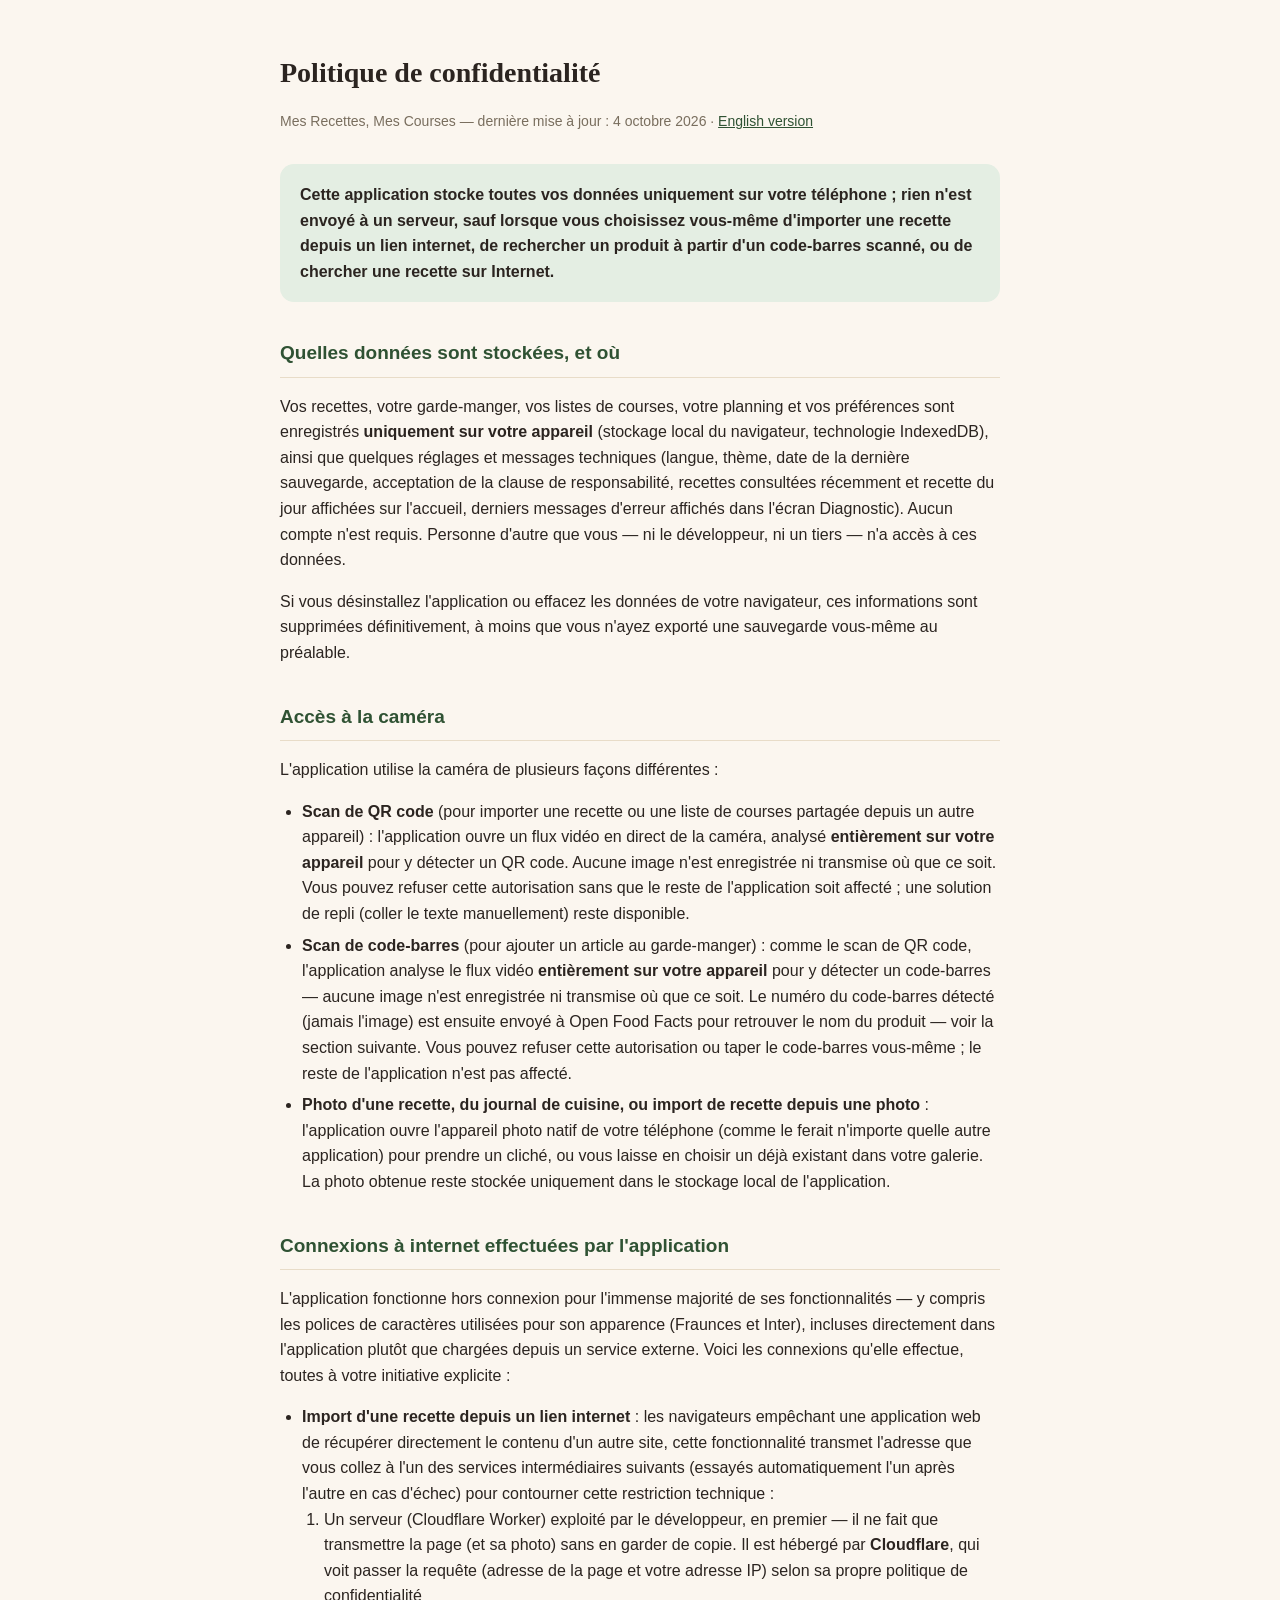
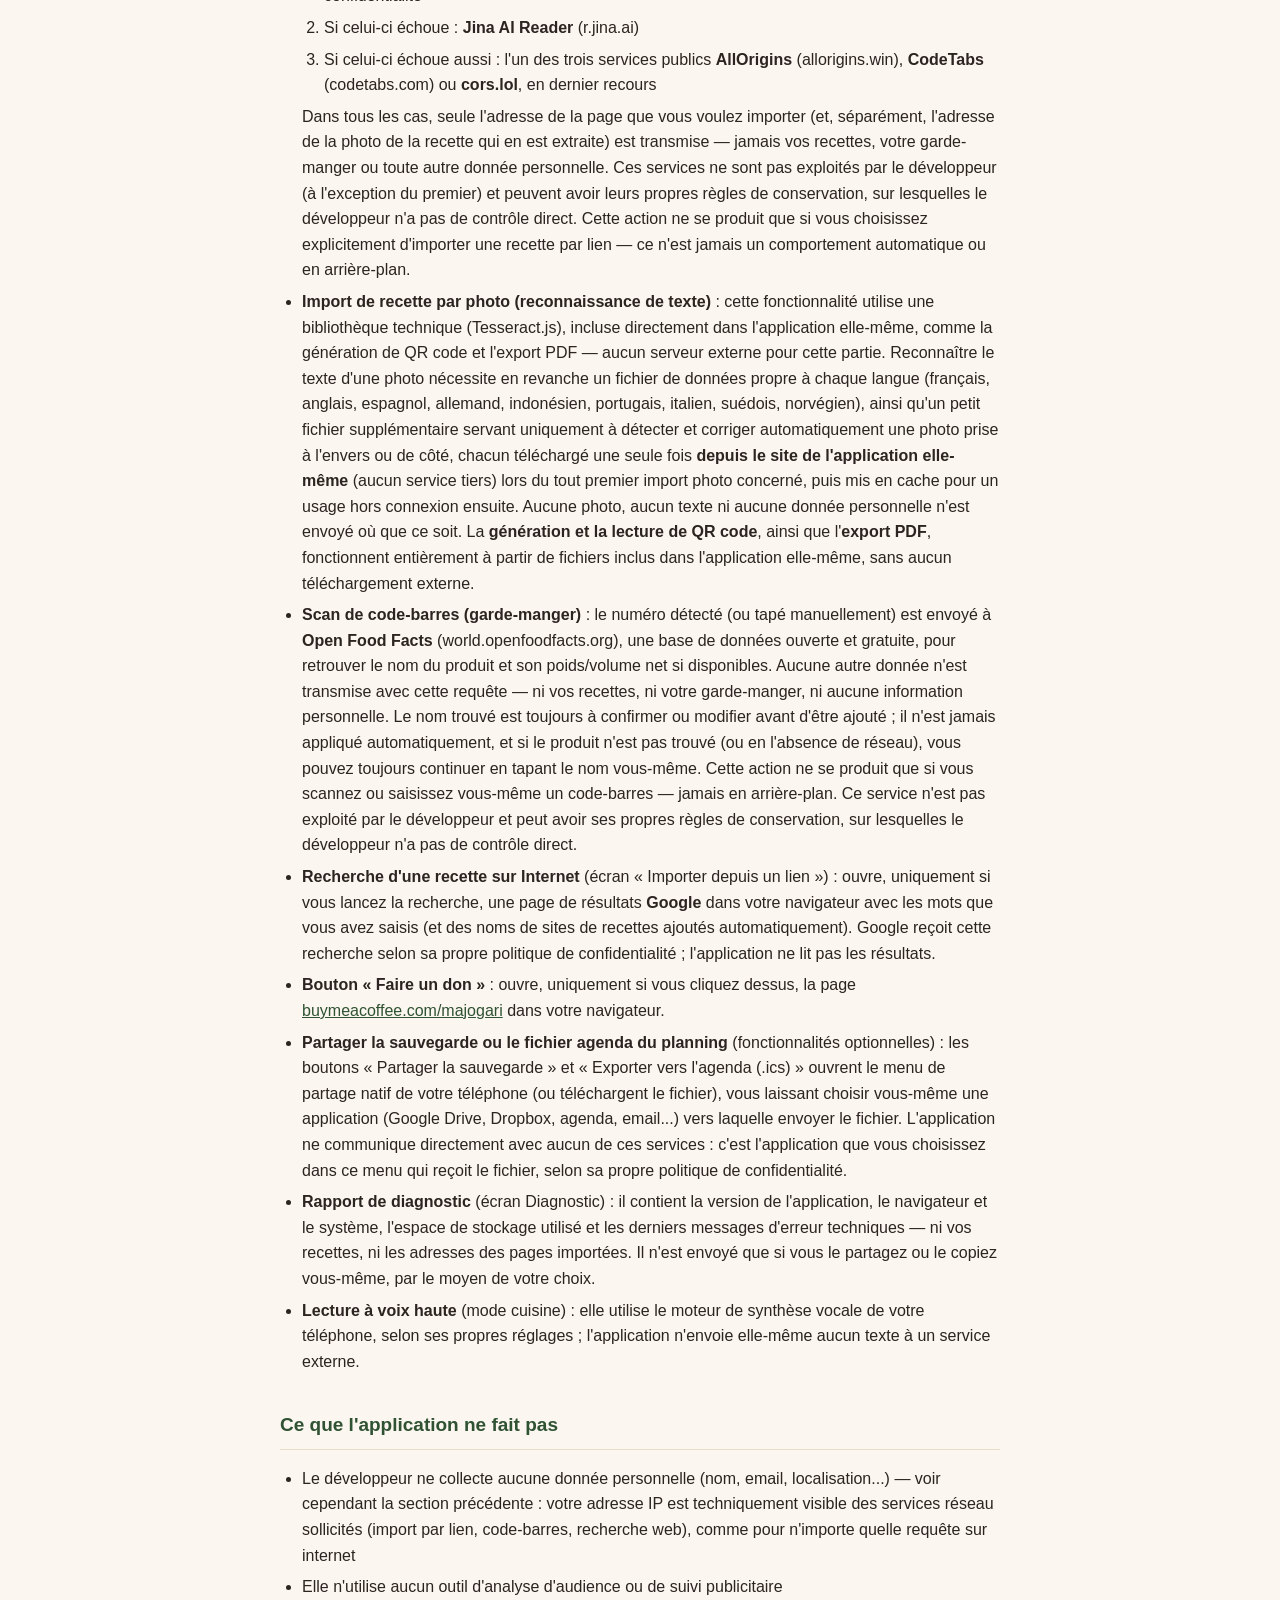
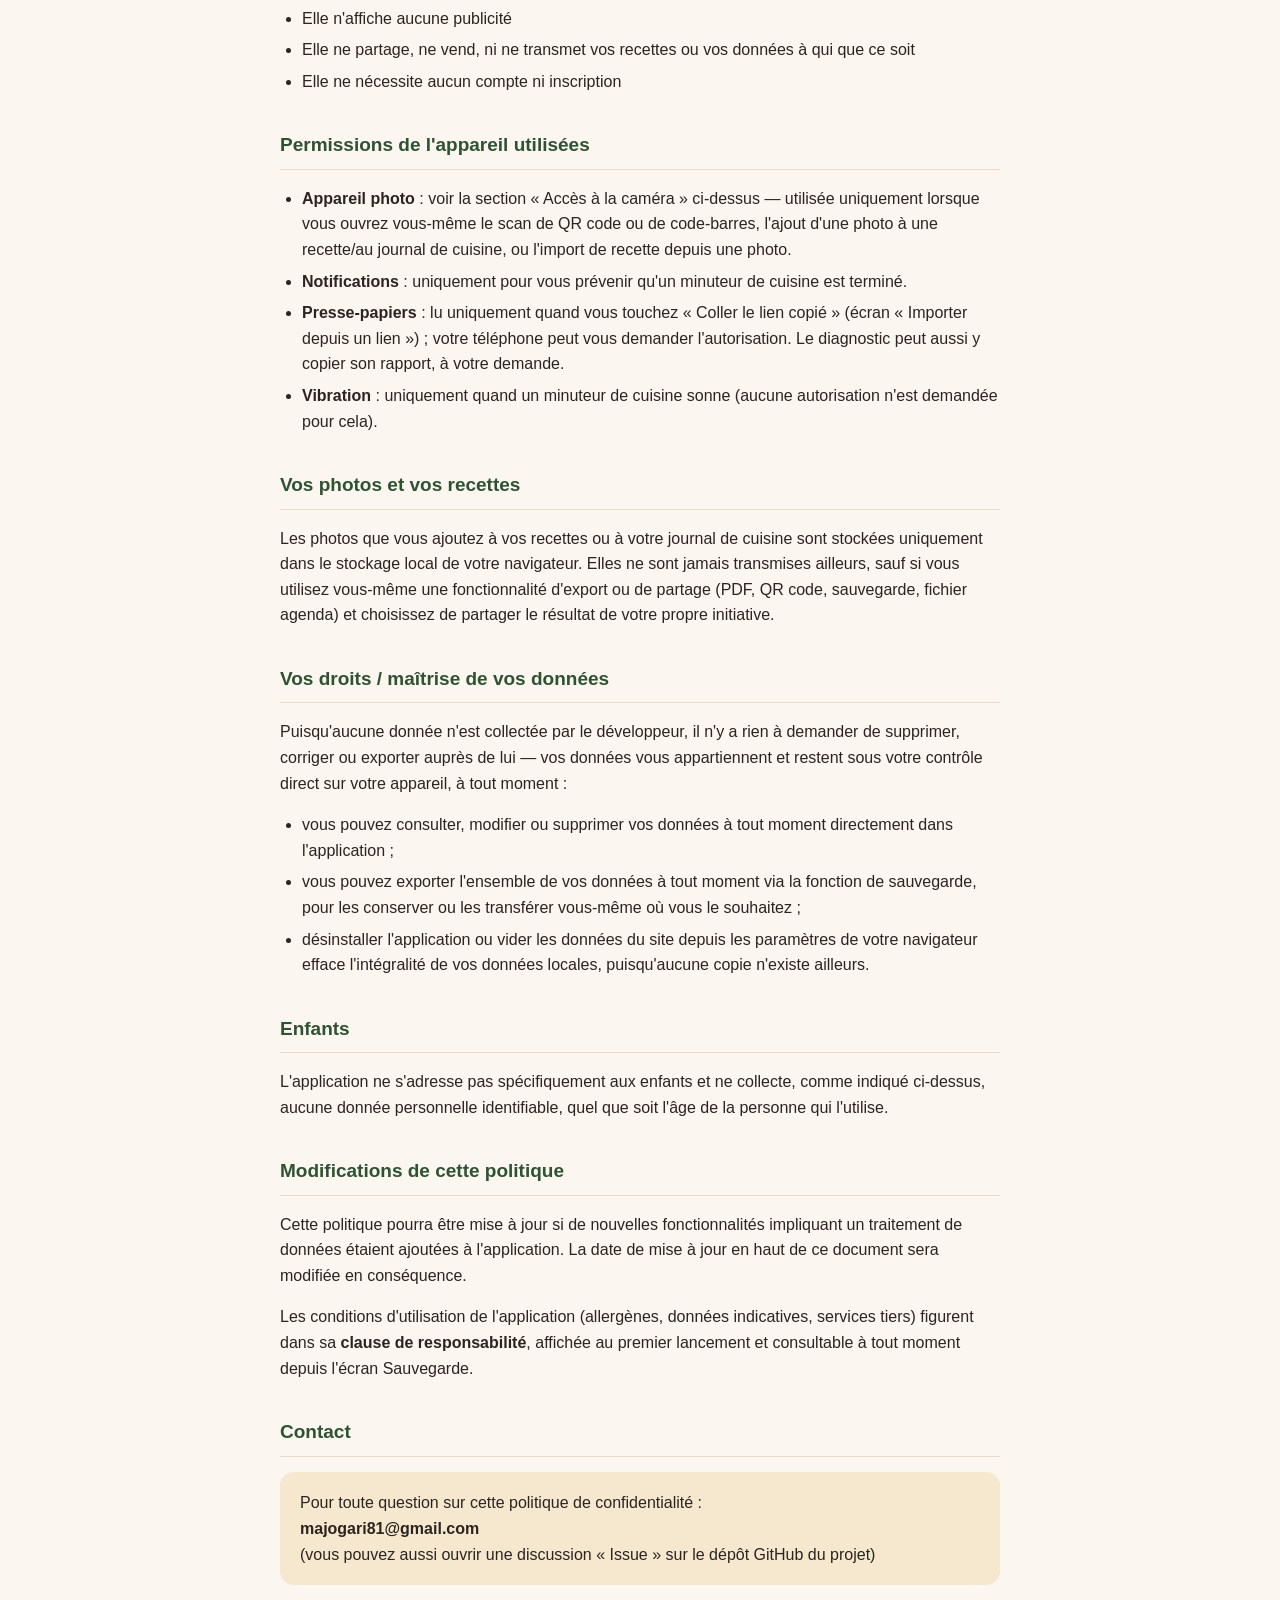
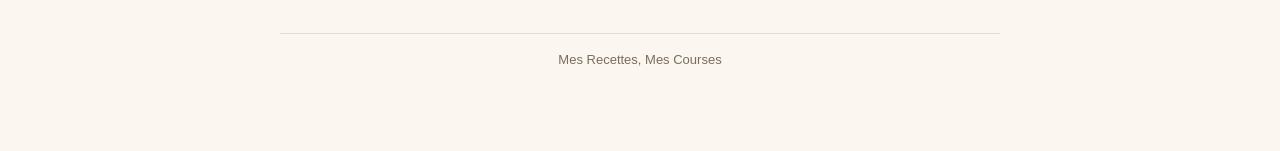
==== commit fd09bcc4: "v317 : accueil enrichi (repas du jour, recette du jour, consultées récemment) Repris de l'app Window" ====
--- a/confidentialite.html
+++ b/confidentialite.html
@@ -76,8 +76,9 @@
   vos préférences sont enregistrés <strong>uniquement sur votre appareil</strong>
   (stockage local du navigateur, technologie IndexedDB), ainsi que quelques
   réglages et messages techniques (langue, thème, date de la dernière
-  sauvegarde, acceptation de la clause de responsabilité, derniers messages
-  d'erreur affichés dans l'écran Diagnostic). Aucun compte n'est requis.
+  sauvegarde, acceptation de la clause de responsabilité, recettes
+  consultées récemment et recette du jour affichées sur l'accueil, derniers
+  messages d'erreur affichés dans l'écran Diagnostic). Aucun compte n'est requis.
   Personne d'autre que vous — ni le développeur, ni un tiers — n'a accès à ces données.
 </p>
 <p>
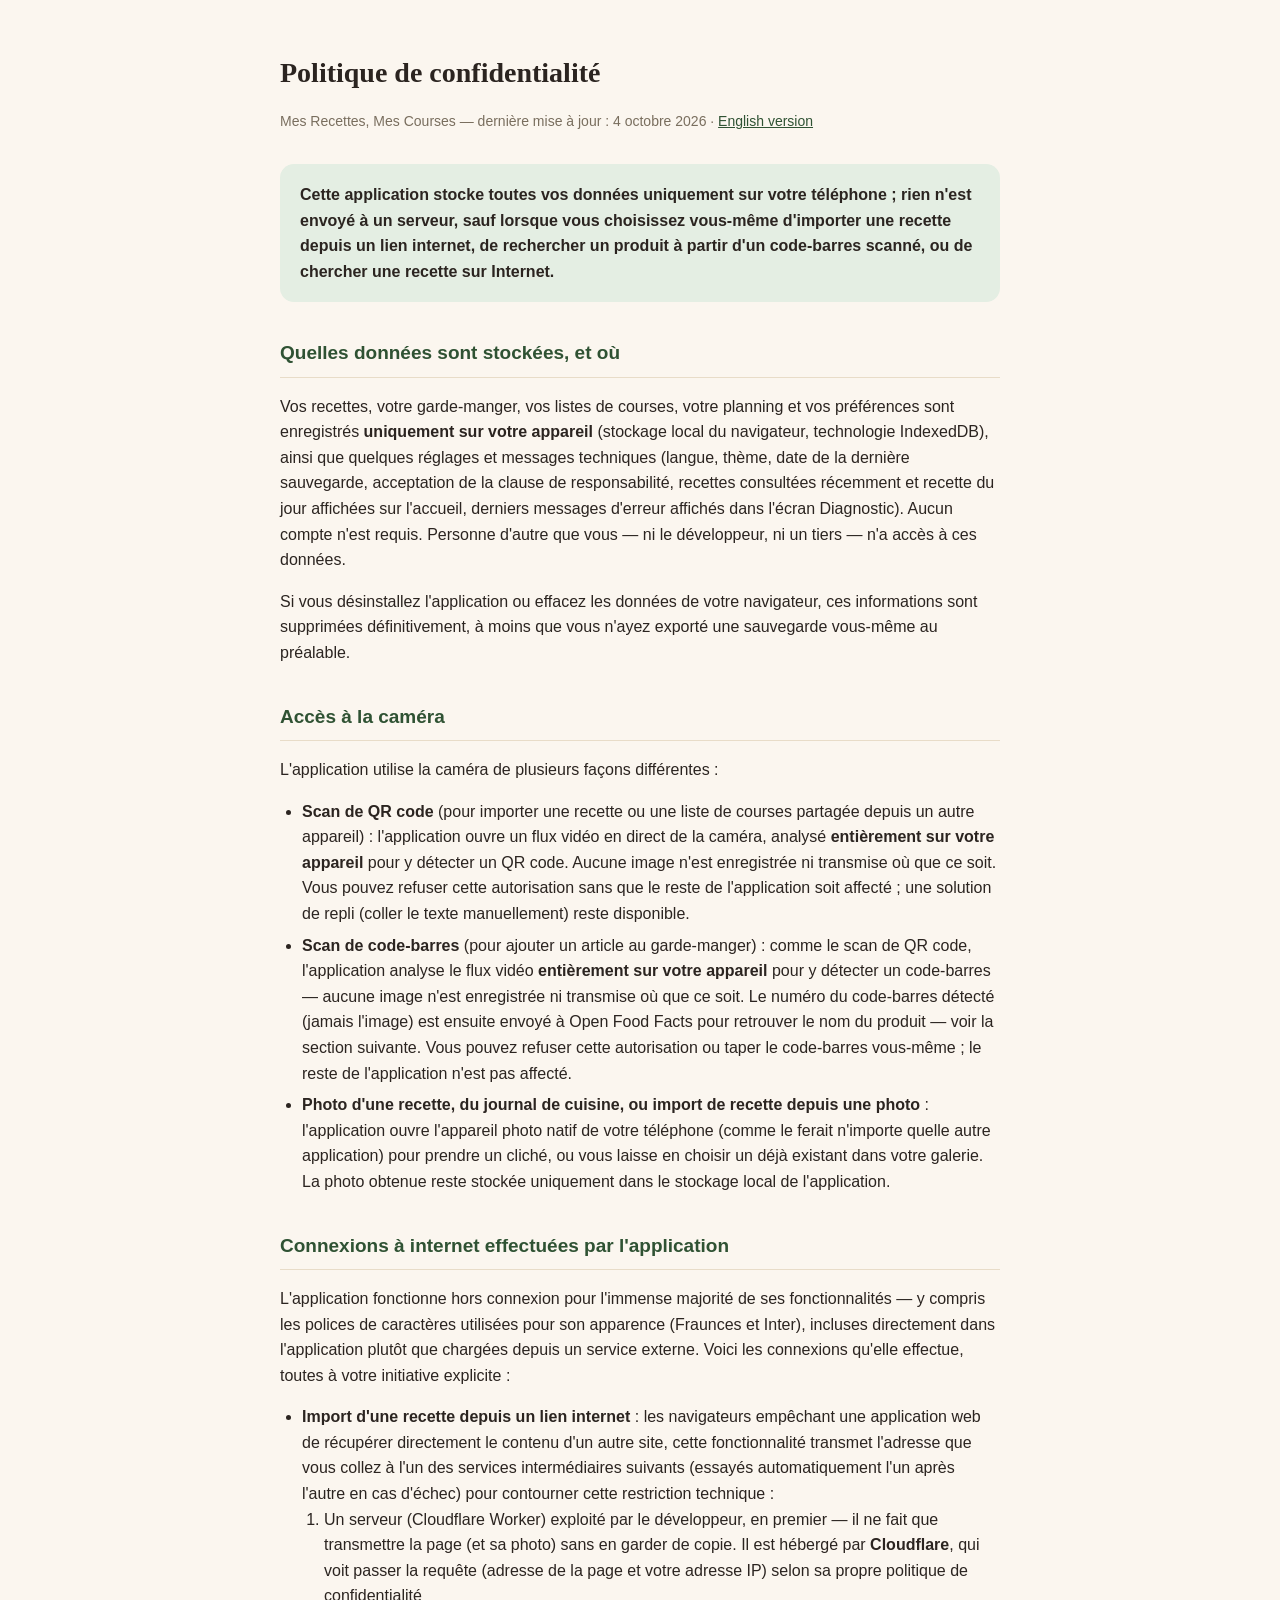
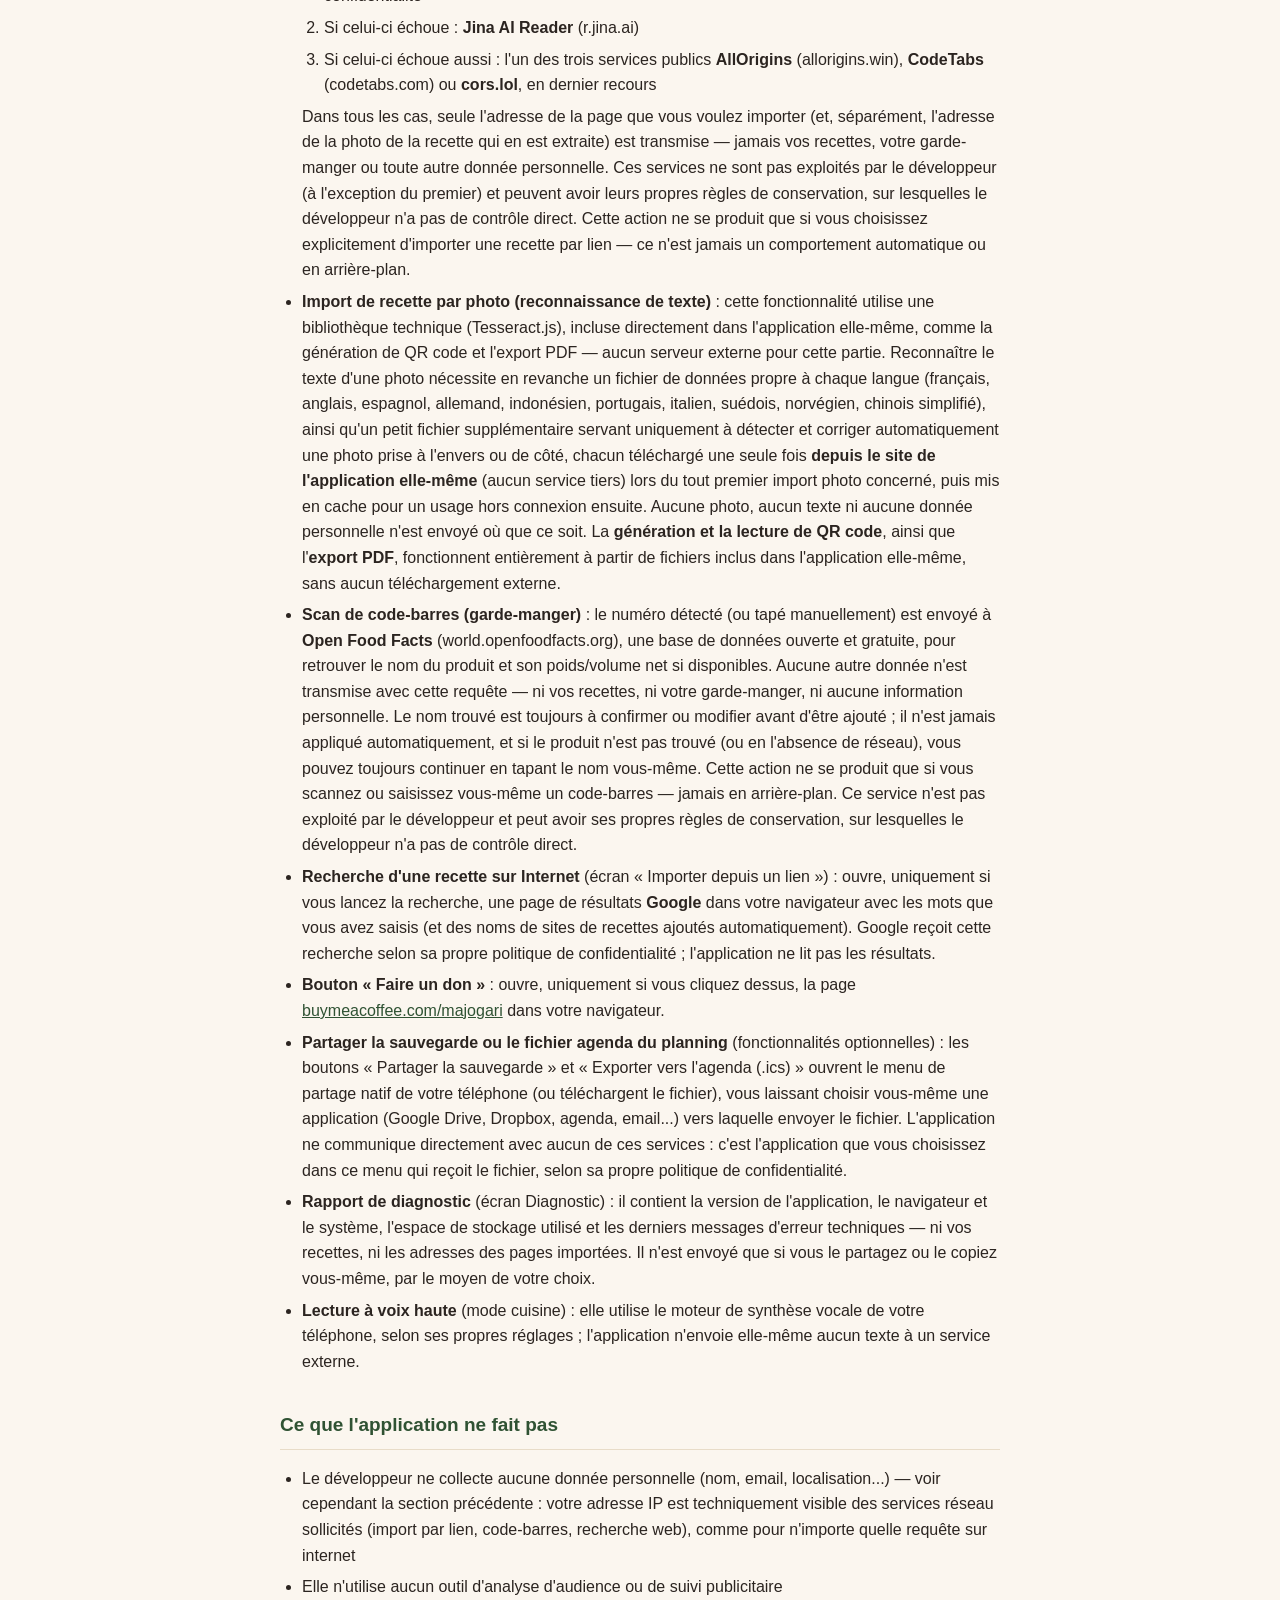
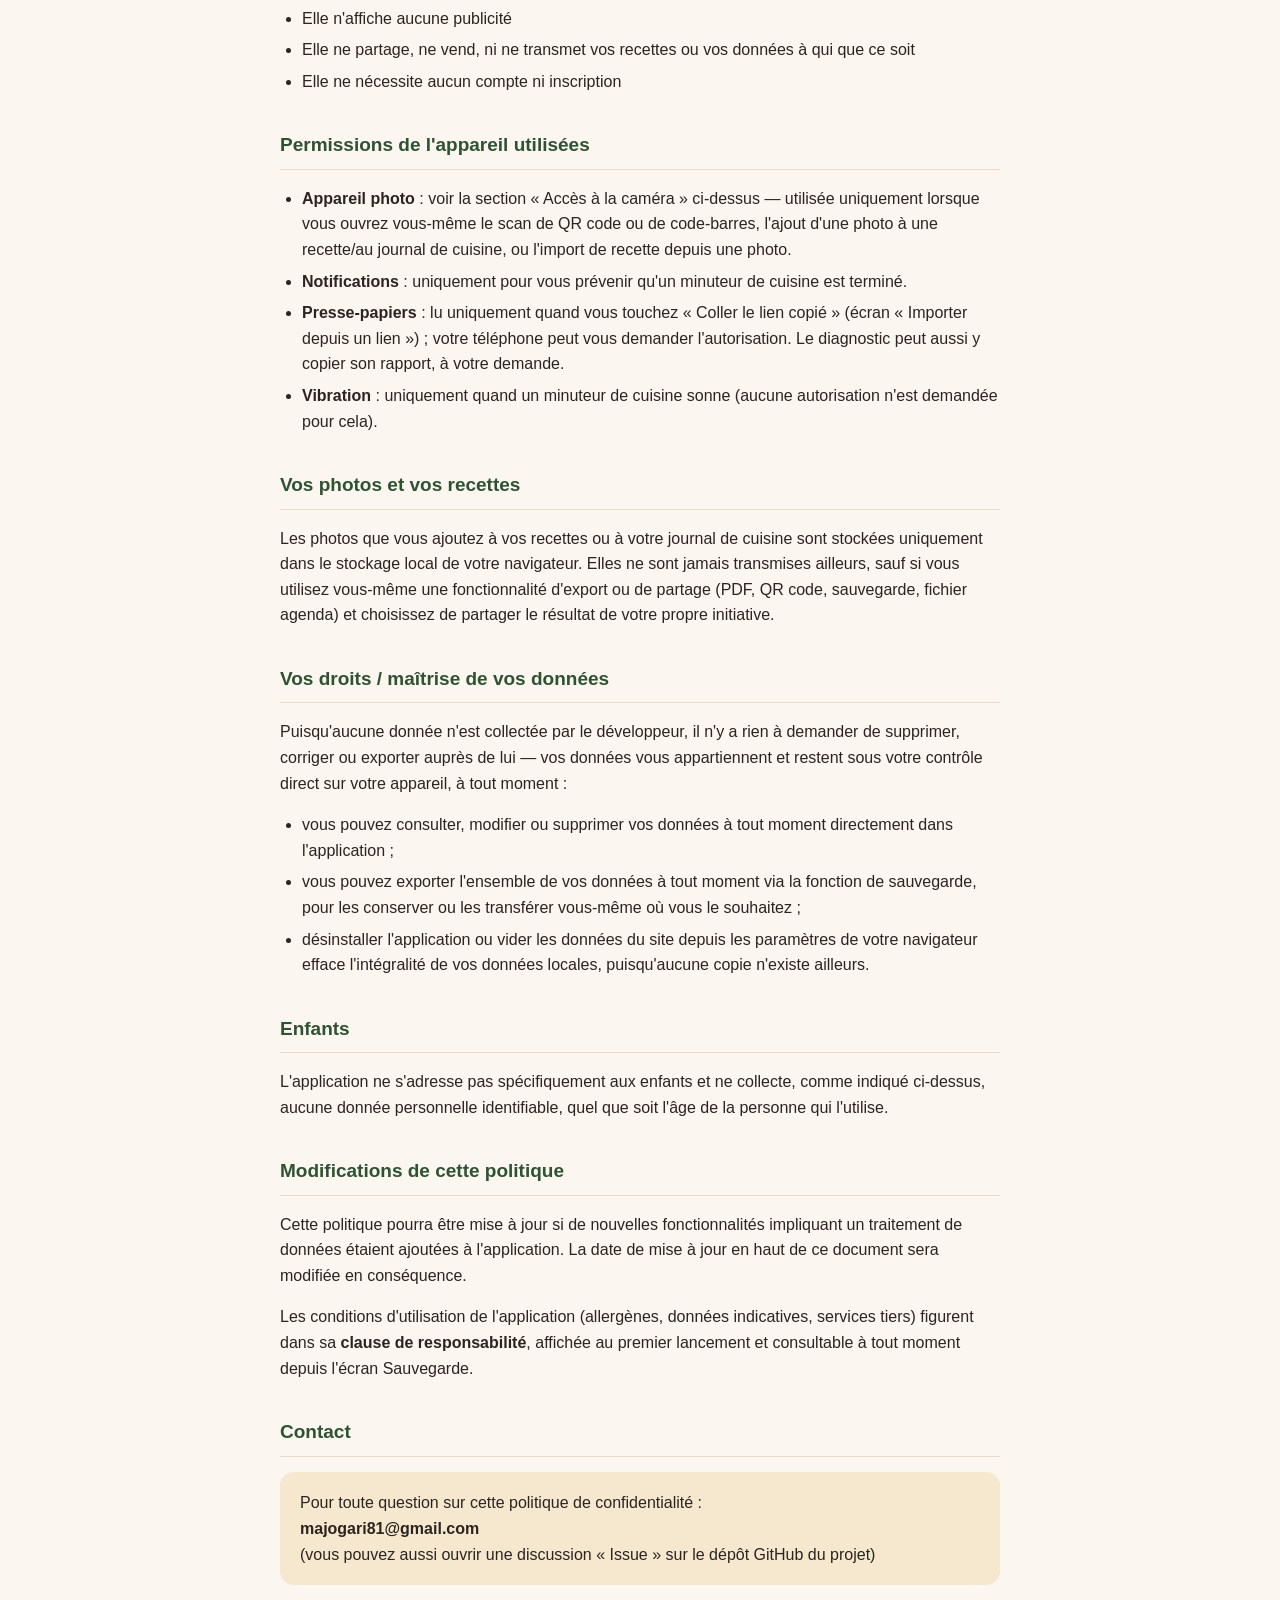
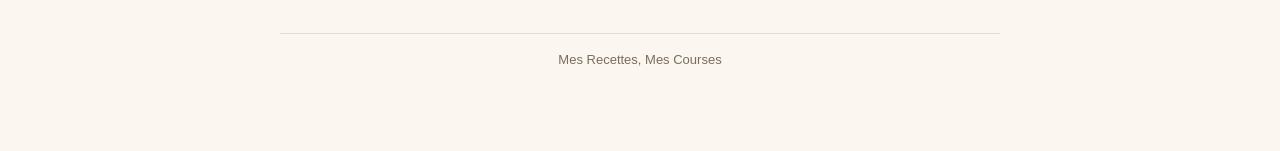
==== commit e1eb61e3: "Chinois étape 4 : import de recette par photo (OCR chi_sim) et par lien Modèle Tesseract chi_sim (be" ====
--- a/confidentialite.html
+++ b/confidentialite.html
@@ -132,7 +132,7 @@
     QR code et l'export PDF — aucun serveur externe pour cette partie.
     Reconnaître le texte d'une photo nécessite en revanche un fichier de
     données propre à chaque langue (français, anglais, espagnol, allemand,
-    indonésien, portugais, italien, suédois, norvégien), ainsi qu'un petit
+    indonésien, portugais, italien, suédois, norvégien, chinois simplifié), ainsi qu'un petit
     fichier supplémentaire servant uniquement à détecter et corriger
     automatiquement une photo prise à l'envers ou de côté, chacun téléchargé
     une seule fois <strong>depuis le site de l'application elle-même</strong>
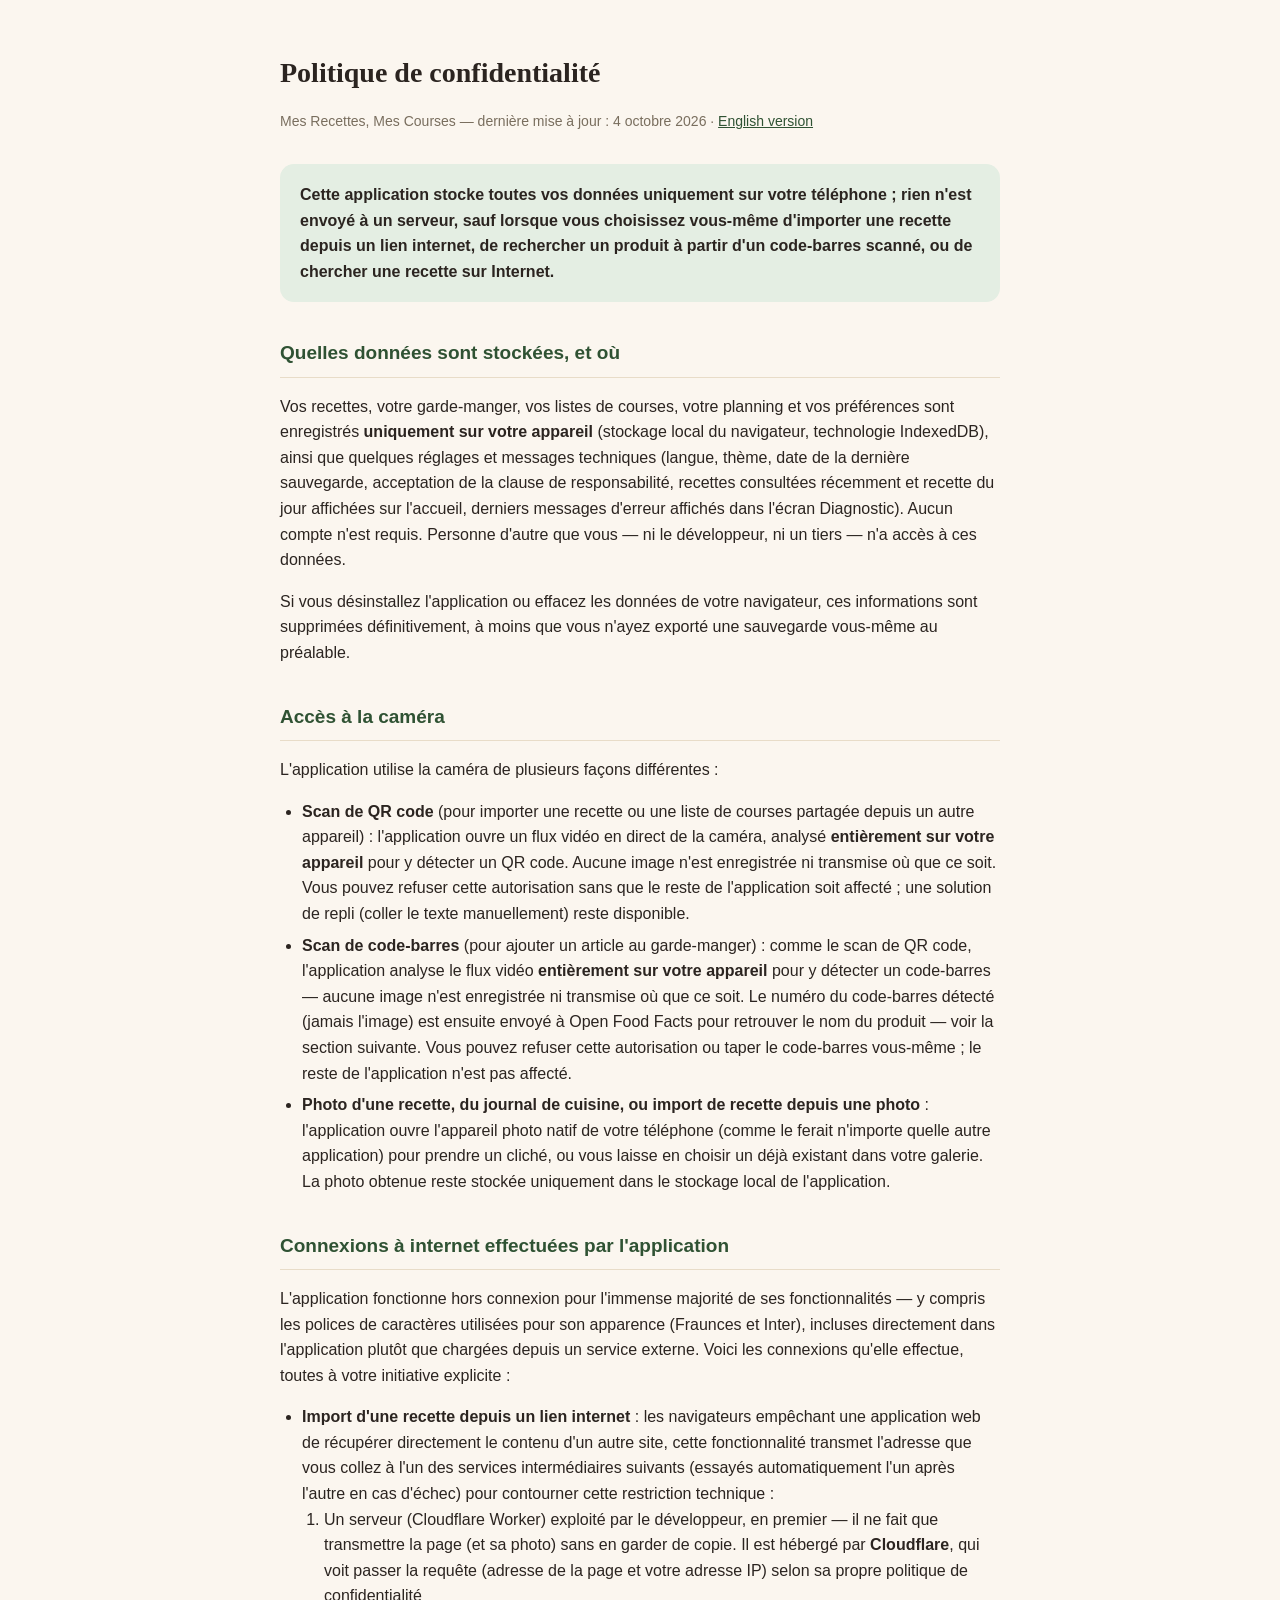
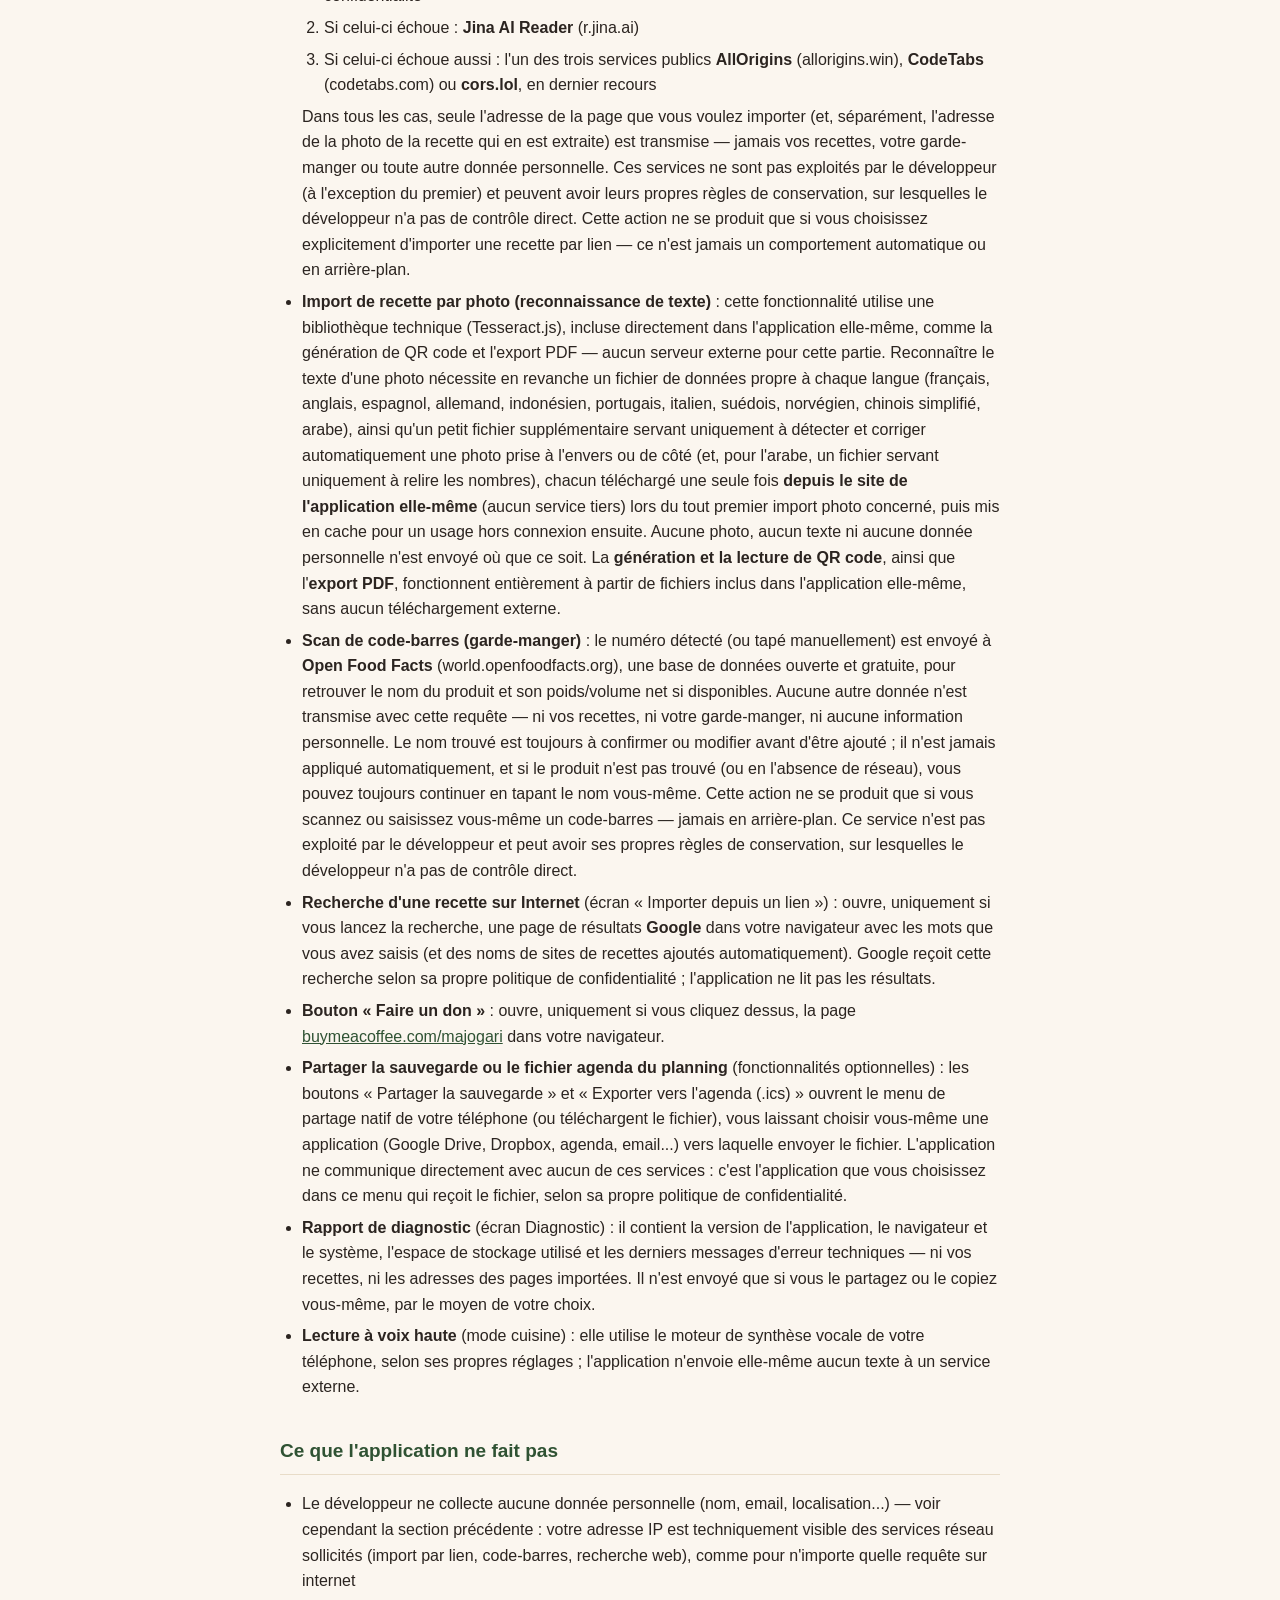
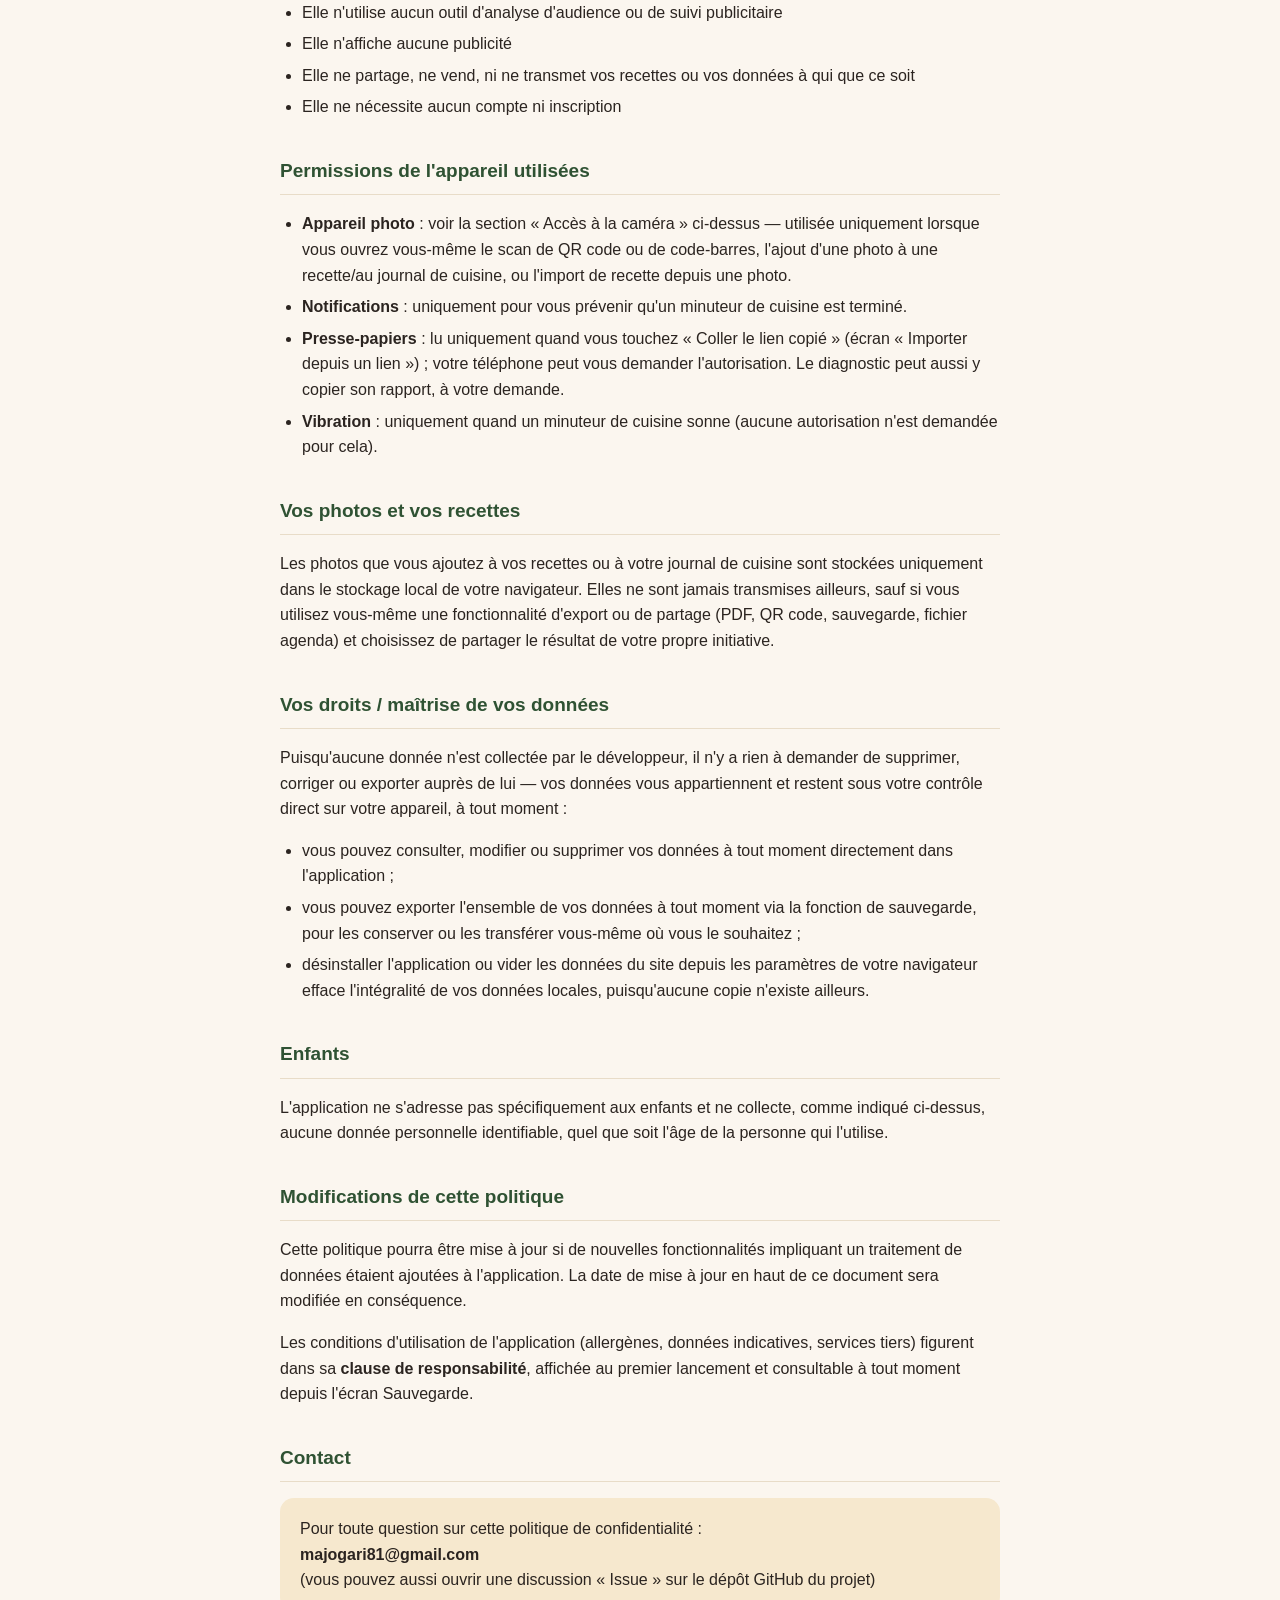
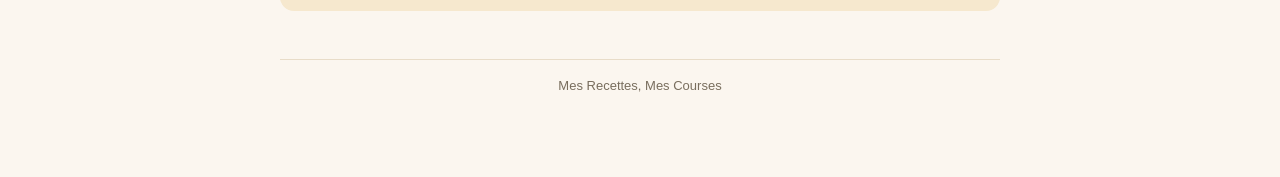
==== commit d3443423: "Arabe, étape 4 : import par photo (OCR ara) et par lien (v332) - Modèle Tesseract ara (best_int), ma" ====
--- a/confidentialite.html
+++ b/confidentialite.html
@@ -132,9 +132,10 @@
     QR code et l'export PDF — aucun serveur externe pour cette partie.
     Reconnaître le texte d'une photo nécessite en revanche un fichier de
     données propre à chaque langue (français, anglais, espagnol, allemand,
-    indonésien, portugais, italien, suédois, norvégien, chinois simplifié), ainsi qu'un petit
+    indonésien, portugais, italien, suédois, norvégien, chinois simplifié, arabe), ainsi qu'un petit
     fichier supplémentaire servant uniquement à détecter et corriger
-    automatiquement une photo prise à l'envers ou de côté, chacun téléchargé
+    automatiquement une photo prise à l'envers ou de côté (et, pour l'arabe,
+    un fichier servant uniquement à relire les nombres), chacun téléchargé
     une seule fois <strong>depuis le site de l'application elle-même</strong>
     (aucun service tiers) lors du tout premier import photo concerné, puis mis
     en cache pour un usage hors connexion ensuite.
